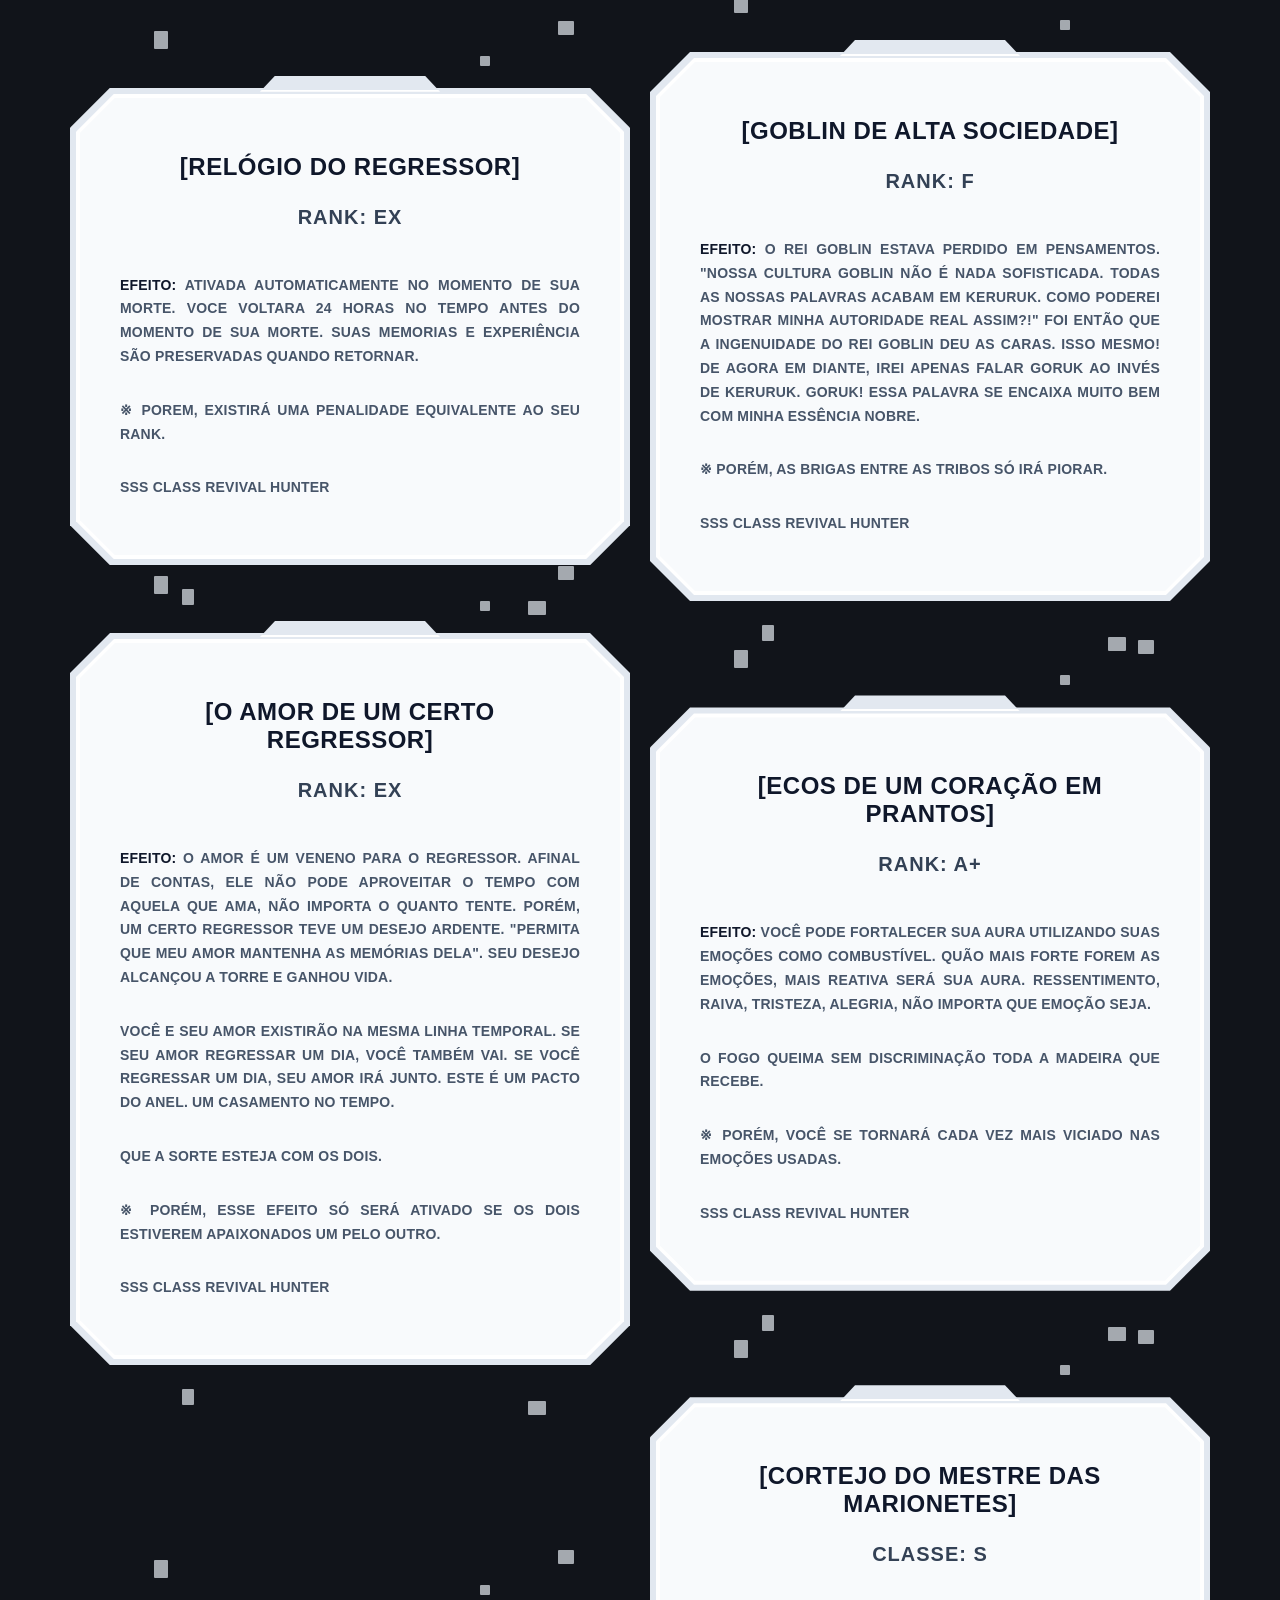
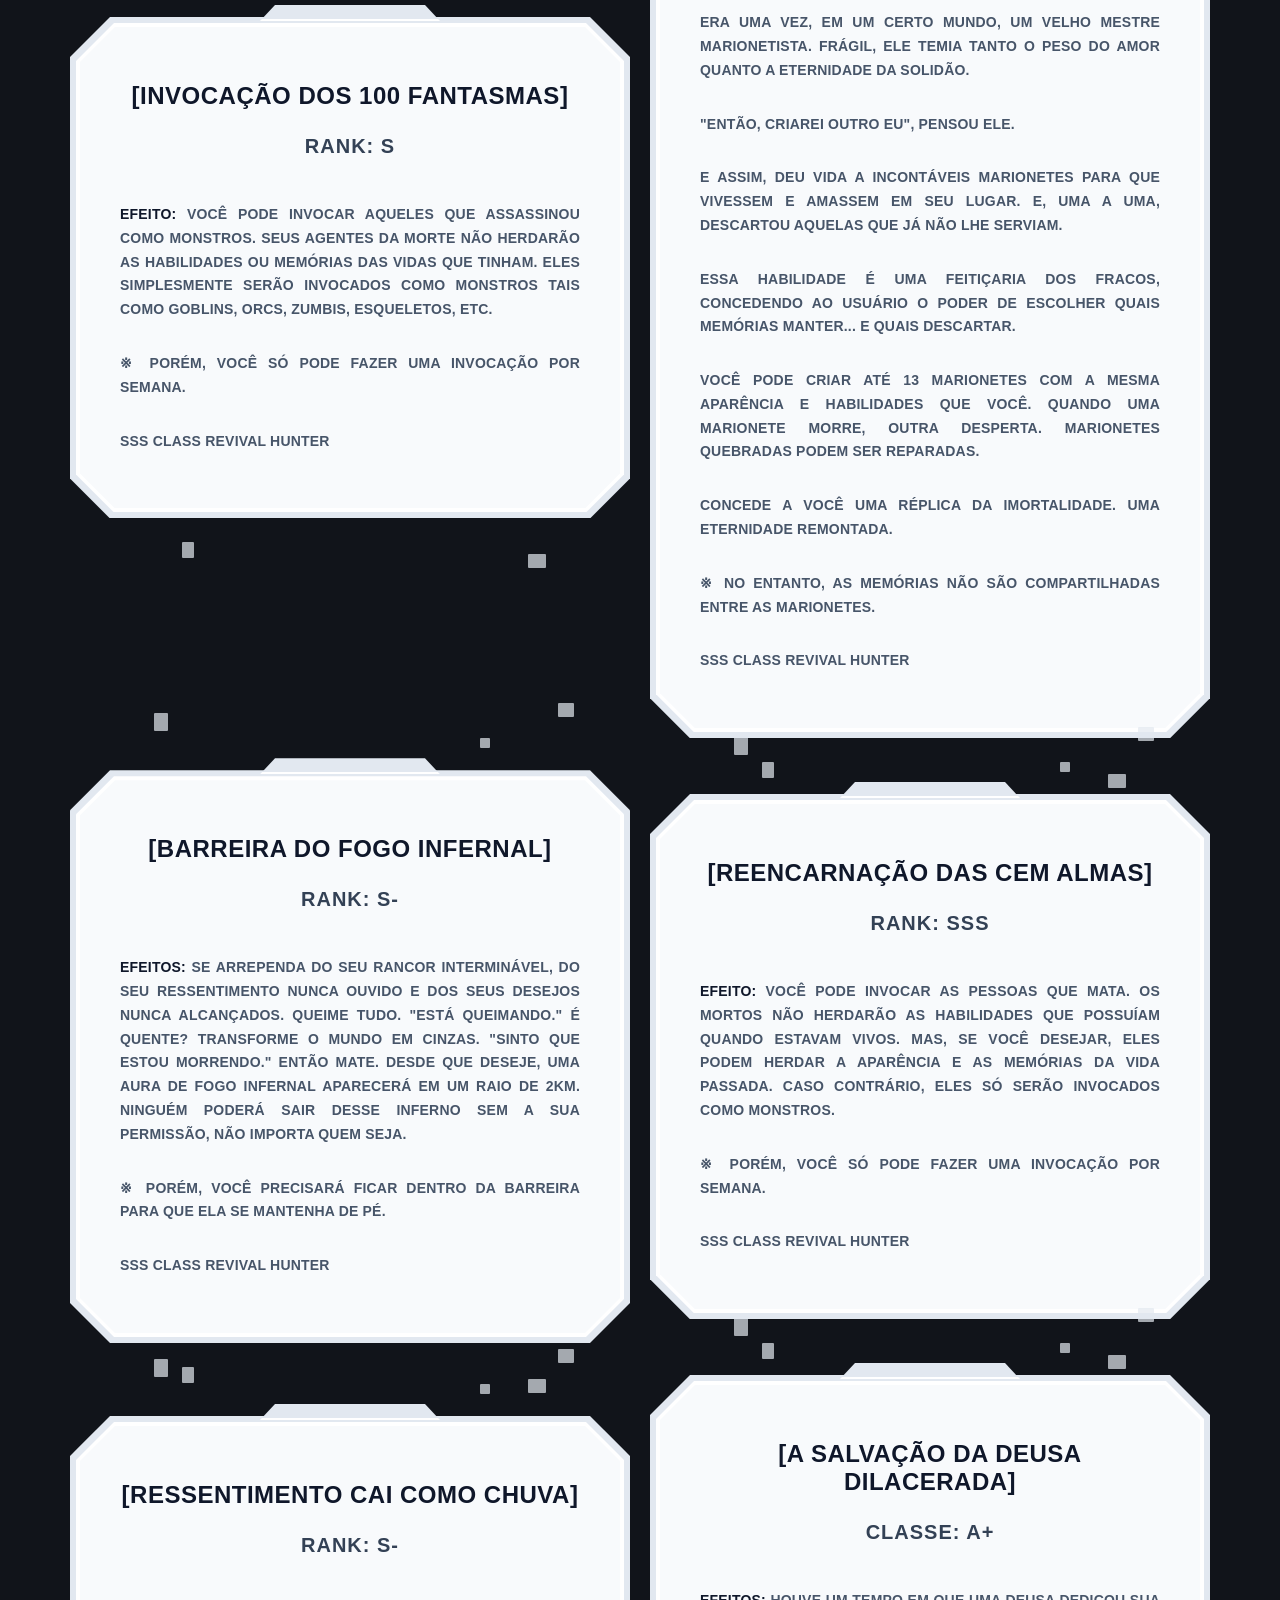
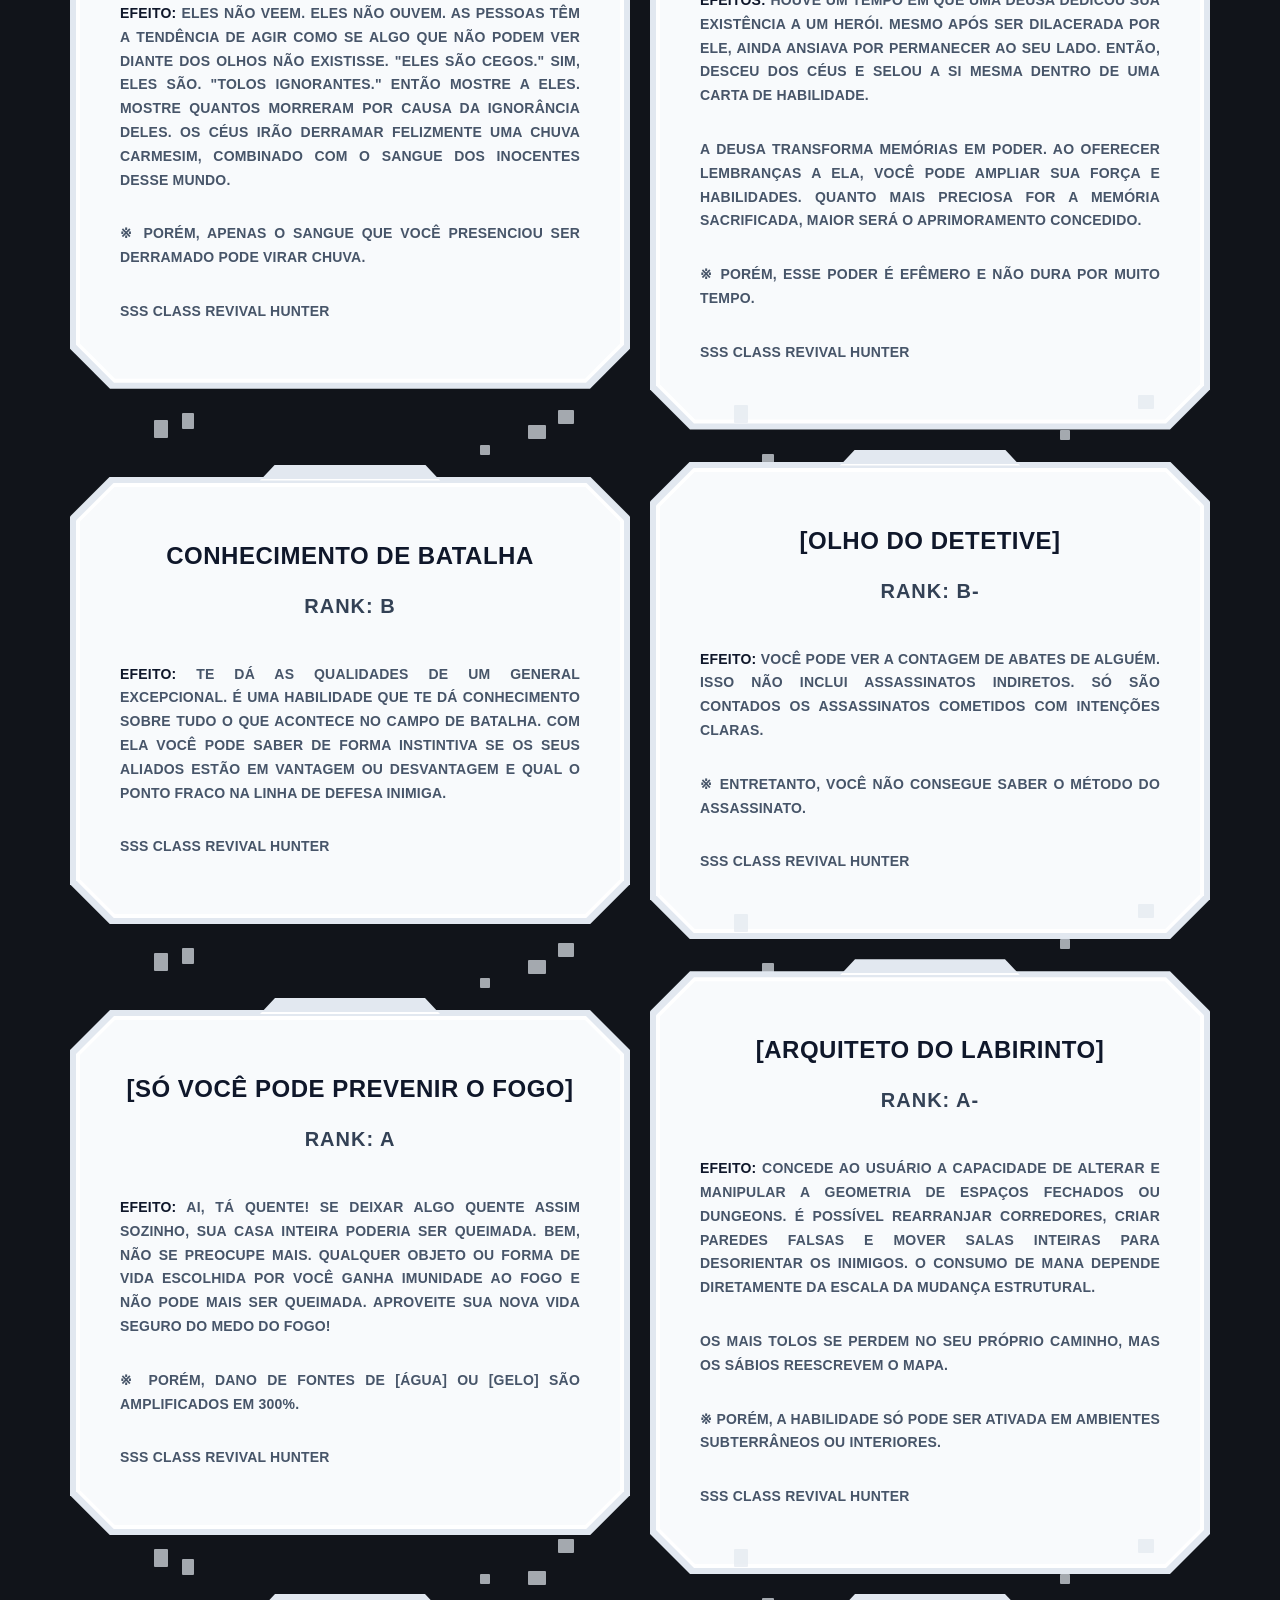
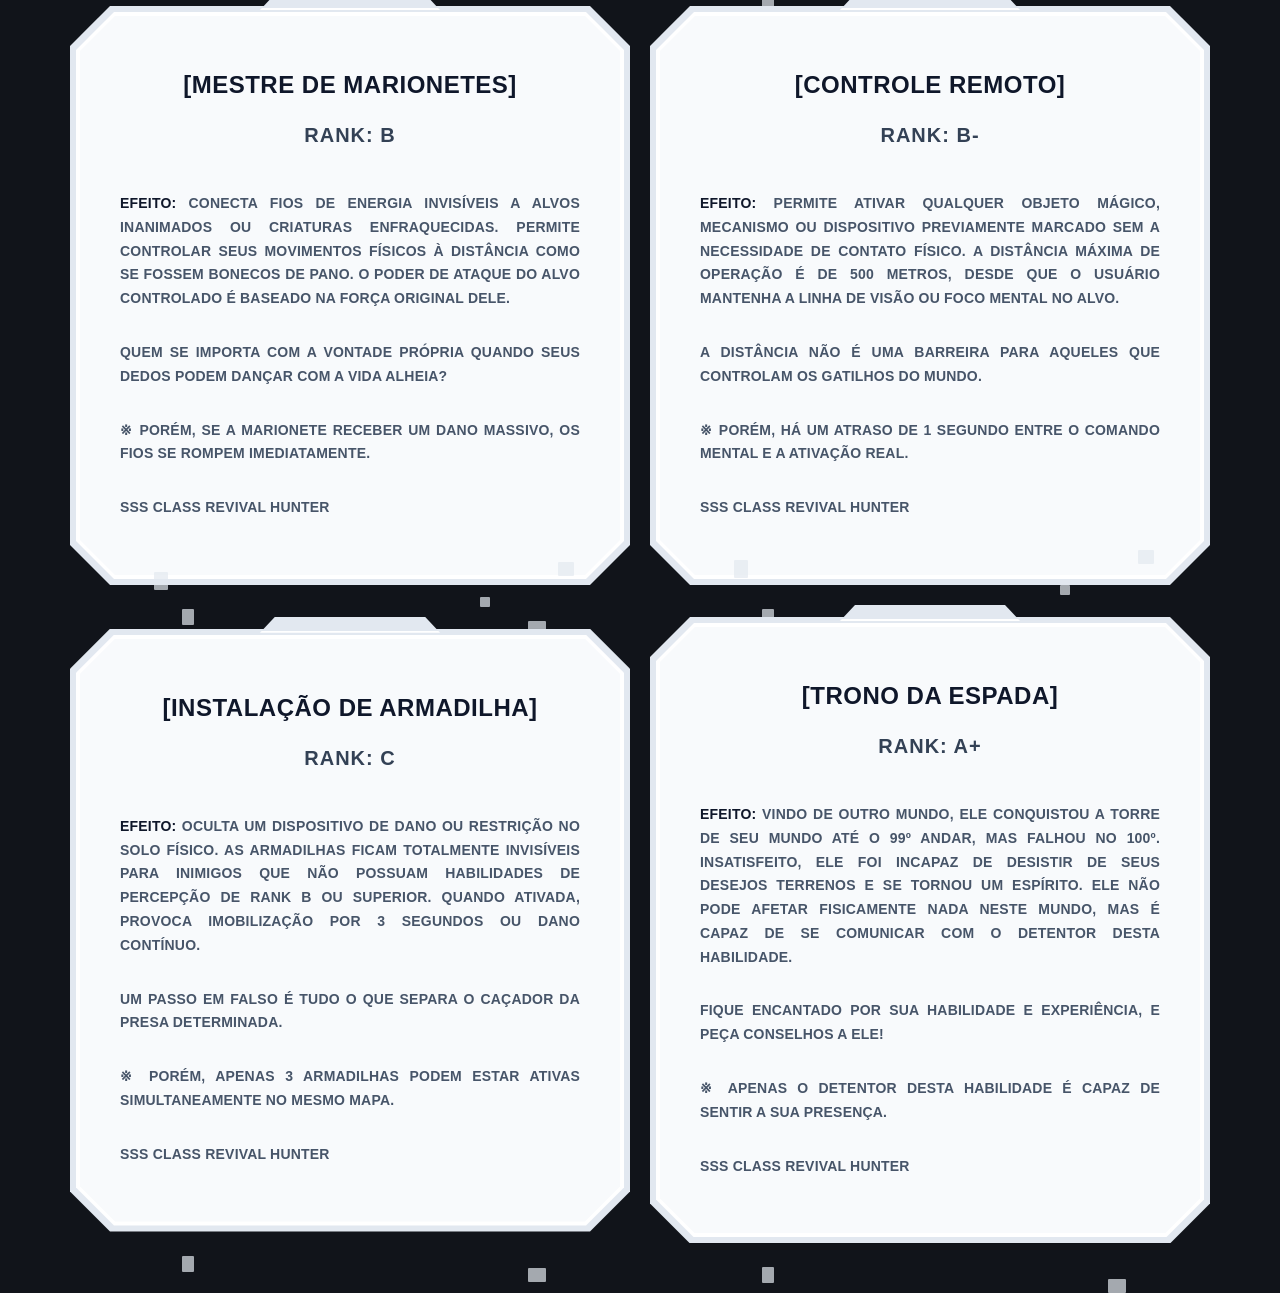
==== index.html @ 38b32719 "Lançamento" ====
<!DOCTYPE html>
<html lang="pt-BR">
<head>
    <meta charset="UTF-8">
    <meta name="viewport" content="width=device-width, initial-scale=1.0">
    <link rel="stylesheet" href="style.css">
    <title>Interface de Habilidade - Relógio do Retornador</title>
</head>
<body>

    <div class="ui-container">
        <div class="particle p1"></div>
        <div class="particle p2"></div>
        <div class="particle p3"></div>
        <div class="particle p4"></div>
        <div class="particle p5"></div>

        <div class="top-bracket"></div>

        <div class="card-outer">
            <div class="card-middle">
                <div class="card-inner">
                    <div class="skill-title">[RELÓGIO DO REGRESSOR]</div>
                    <div class="skill-rank">RANK: EX</div>
                    
                    <div class="skill-description">
                        <div class="text-block">
                            <span class="label-highlight">EFEITO:</span> ATIVADA AUTOMATICAMENTE NO MOMENTO DE SUA MORTE. VOCE VOLTARA 24 HORAS NO TEMPO ANTES DO MOMENTO DE SUA MORTE. SUAS MEMORIAS E EXPERIÊNCIA SÃO PRESERVADAS QUANDO RETORNAR.
                        </div>
                        
                        <div class="text-block">
                            ※ POREM, EXISTIRÁ UMA PENALIDADE EQUIVALENTE AO SEU RANK.
                        </div>
                        
                        <div class="text-block">SSS CLASS REVIVAL HUNTER</div>
                    </div>
                </div>
            </div>
        </div>
    </div>

    <div class="ui-container">
        <div class="particle p1"></div>
        <div class="particle p2"></div>
        <div class="particle p3"></div>
        <div class="particle p4"></div>
        <div class="particle p5"></div>

        <div class="top-bracket"></div>

        <div class="card-outer">
            <div class="card-middle">
                <div class="card-inner">
                    <div class="skill-title">[GOBLIN DE ALTA SOCIEDADE]</div>
                    <div class="skill-rank">RANK: F</div>
                    
                    <div class="skill-description">
                        <div class="text-block">
                            <span class="label-highlight">EFEITO:</span> O REI GOBLIN ESTAVA PERDIDO EM PENSAMENTOS. "NOSSA CULTURA GOBLIN NÃO É NADA SOFISTICADA. TODAS AS NOSSAS PALAVRAS ACABAM EM KERURUK. COMO PODEREI MOSTRAR MINHA AUTORIDADE REAL ASSIM?!" FOI ENTÃO QUE A INGENUIDADE DO REI GOBLIN DEU AS CARAS. ISSO MESMO! DE AGORA EM DIANTE, IREI APENAS FALAR GORUK AO INVÉS DE KERURUK. GORUK! ESSA PALAVRA SE ENCAIXA MUITO BEM COM MINHA ESSÊNCIA NOBRE.
                        </div>
                        
                        <div class="text-block">
                            ※ PORÉM, AS BRIGAS ENTRE AS TRIBOS SÓ IRÁ PIORAR.
                        </div>
                        
                        <div class="text-block">SSS CLASS REVIVAL HUNTER</div>
                    </div>
                </div>
            </div>
        </div>
    </div>

    <div class="ui-container">
        <div class="particle p1"></div>
        <div class="particle p2"></div>
        <div class="particle p3"></div>
        <div class="particle p4"></div>
        <div class="particle p5"></div>

        <div class="top-bracket"></div>

        <div class="card-outer">
            <div class="card-middle">
                <div class="card-inner">
                    <div class="skill-title">[O AMOR DE UM CERTO REGRESSOR]</div>
                    <div class="skill-rank">RANK: EX</div>
                    
                    <div class="skill-description">
                        <div class="text-block">
                            <span class="label-highlight">EFEITO:</span> O AMOR É UM VENENO PARA O REGRESSOR. AFINAL DE CONTAS, ELE NÃO PODE APROVEITAR O TEMPO COM AQUELA QUE AMA, NÃO IMPORTA O QUANTO TENTE. PORÉM, UM CERTO REGRESSOR TEVE UM DESEJO ARDENTE. "PERMITA QUE MEU AMOR MANTENHA AS MEMÓRIAS DELA". SEU DESEJO ALCANÇOU A TORRE E GANHOU VIDA.
                        </div>
                        
                        <div class="text-block">
                            VOCÊ E SEU AMOR EXISTIRÃO NA MESMA LINHA TEMPORAL. SE SEU AMOR REGRESSAR UM DIA, VOCÊ TAMBÉM VAI. SE VOCÊ REGRESSAR UM DIA, SEU AMOR IRÁ JUNTO. ESTE É UM PACTO DO ANEL. UM CASAMENTO NO TEMPO.
                        </div>
                        
                        <div class="text-block">QUE A SORTE ESTEJA COM OS DOIS.</div>
                        
                        <div class="text-block">
                            ※ PORÉM, ESSE EFEITO SÓ SERÁ ATIVADO SE OS DOIS ESTIVEREM APAIXONADOS UM PELO OUTRO.
                        </div>

                        <div class="text-block">SSS CLASS REVIVAL HUNTER</div>
                    </div>
                </div>
            </div>
        </div>
    </div>

    <div class="ui-container">
        <div class="particle p1"></div>
        <div class="particle p2"></div>
        <div class="particle p3"></div>
        <div class="particle p4"></div>
        <div class="particle p5"></div>

        <div class="top-bracket"></div>

        <div class="card-outer">
            <div class="card-middle">
                <div class="card-inner">
                    <div class="skill-title">[ECOS DE UM CORAÇÃO EM PRANTOS]</div>
                    <div class="skill-rank">RANK: A+</div>
                    
                    <div class="skill-description">
                        <div class="text-block">
                            <span class="label-highlight">EFEITO:</span> VOCÊ PODE FORTALECER SUA AURA UTILIZANDO SUAS EMOÇÕES COMO COMBUSTÍVEL. QUÃO MAIS FORTE FOREM AS EMOÇÕES, MAIS REATIVA SERÁ SUA AURA. RESSENTIMENTO, RAIVA, TRISTEZA, ALEGRIA, NÃO IMPORTA QUE EMOÇÃO SEJA.
                        </div>
                        
                        <div class="text-block">
                            O FOGO QUEIMA SEM DISCRIMINAÇÃO TODA A MADEIRA QUE RECEBE.
                        </div>
                        
                        <div class="text-block">
                            ※ PORÉM, VOCÊ SE TORNARÁ CADA VEZ MAIS VICIADO NAS EMOÇÕES USADAS.
                        </div>

                        <div class="text-block">SSS CLASS REVIVAL HUNTER</div>
                    </div>
                </div>
            </div>
        </div>
    </div>

    <div class="ui-container">
        <div class="particle p1"></div>
        <div class="particle p2"></div>
        <div class="particle p3"></div>
        <div class="particle p4"></div>
        <div class="particle p5"></div>

        <div class="top-bracket"></div>

        <div class="card-outer">
            <div class="card-middle">
                <div class="card-inner">
                    <div class="skill-title">[INVOCAÇÃO DOS 100 FANTASMAS]</div>
                    <div class="skill-rank">RANK: S</div>
                    
                    <div class="skill-description">
                        <div class="text-block">
                            <span class="label-highlight">EFEITO:</span> VOCÊ PODE INVOCAR AQUELES QUE ASSASSINOU COMO MONSTROS. SEUS AGENTES DA MORTE NÃO HERDARÃO AS HABILIDADES OU MEMÓRIAS DAS VIDAS QUE TINHAM. ELES SIMPLESMENTE SERÃO INVOCADOS COMO MONSTROS TAIS COMO GOBLINS, ORCS, ZUMBIS, ESQUELETOS, ETC.
                        </div>
                        
                        <div class="text-block">
                            ※ PORÉM, VOCÊ SÓ PODE FAZER UMA INVOCAÇÃO POR SEMANA.
                        </div>

                        <div class="text-block">SSS CLASS REVIVAL HUNTER</div>
                    </div>
                </div>
            </div>
        </div>
    </div>

    <div class="ui-container">
        <div class="particle p1"></div>
        <div class="particle p2"></div>
        <div class="particle p3"></div>
        <div class="particle p4"></div>
        <div class="particle p5"></div>

        <div class="top-bracket"></div>

        <div class="card-outer">
            <div class="card-middle">
                <div class="card-inner">
                    <div class="skill-title">[CORTEJO DO MESTRE DAS MARIONETES]</div>
                    <div class="skill-rank">CLASSE: S</div>
                    
                    <div class="skill-description">
                        <div class="text-block">
                            ERA UMA VEZ, EM UM CERTO MUNDO, UM VELHO MESTRE MARIONETISTA. FRÁGIL, ELE TEMIA TANTO O PESO DO AMOR QUANTO A ETERNIDADE DA SOLIDÃO.
                        </div>

                        <div class="text-block">
                            "ENTÃO, CRIAREI OUTRO EU", PENSOU ELE.
                        </div>

                        <div class="text-block">
                            E ASSIM, DEU VIDA A INCONTÁVEIS MARIONETES PARA QUE VIVESSEM E AMASSEM EM SEU LUGAR. E, UMA A UMA, DESCARTOU AQUELAS QUE JÁ NÃO LHE SERVIAM.
                        </div>

                        <div class="text-block">
                            ESSA HABILIDADE É UMA FEITIÇARIA DOS FRACOS, CONCEDENDO AO USUÁRIO O PODER DE ESCOLHER QUAIS MEMÓRIAS MANTER... E QUAIS DESCARTAR.
                        </div>

                        <div class="text-block">
                            VOCÊ PODE CRIAR ATÉ 13 MARIONETES COM A MESMA APARÊNCIA E HABILIDADES QUE VOCÊ. QUANDO UMA MARIONETE MORRE, OUTRA DESPERTA. MARIONETES QUEBRADAS PODEM SER REPARADAS.
                        </div>

                        <div class="text-block">
                            CONCEDE A VOCÊ UMA RÉPLICA DA IMORTALIDADE. UMA ETERNIDADE REMONTADA.
                        </div>
                        
                        <div class="text-block">
                            ※ NO ENTANTO, AS MEMÓRIAS NÃO SÃO COMPARTILHADAS ENTRE AS MARIONETES.
                        </div>

                        <div class="text-block">SSS CLASS REVIVAL HUNTER</div>
                    </div>
                </div>
            </div>
        </div>
    </div>

    <div class="ui-container">
        <div class="particle p1"></div>
        <div class="particle p2"></div>
        <div class="particle p3"></div>
        <div class="particle p4"></div>
        <div class="particle p5"></div>

        <div class="top-bracket"></div>

        <div class="card-outer">
            <div class="card-middle">
                <div class="card-inner">
                    <div class="skill-title">[BARREIRA DO FOGO INFERNAL]</div>
                    <div class="skill-rank">RANK: S-</div>
                    
                    <div class="skill-description">
                        <div class="text-block">
                            <span class="label-highlight">EFEITOS:</span> SE ARREPENDA DO SEU RANCOR INTERMINÁVEL, DO SEU RESSENTIMENTO NUNCA OUVIDO E DOS SEUS DESEJOS NUNCA ALCANÇADOS. QUEIME TUDO. "ESTÁ QUEIMANDO." É QUENTE? TRANSFORME O MUNDO EM CINZAS. "SINTO QUE ESTOU MORRENDO." ENTÃO MATE. DESDE QUE DESEJE, UMA AURA DE FOGO INFERNAL APARECERÁ EM UM RAIO DE 2KM. NINGUÉM PODERÁ SAIR DESSE INFERNO SEM A SUA PERMISSÃO, NÃO IMPORTA QUEM SEJA.
                        </div>
                        
                        <div class="text-block">
                            ※ PORÉM, VOCÊ PRECISARÁ FICAR DENTRO DA BARREIRA PARA QUE ELA SE MANTENHA DE PÉ.
                        </div>

                        <div class="text-block">SSS CLASS REVIVAL HUNTER</div>
                    </div>
                </div>
            </div>
        </div>
    </div>

    <div class="ui-container">
        <div class="particle p1"></div>
        <div class="particle p2"></div>
        <div class="particle p3"></div>
        <div class="particle p4"></div>
        <div class="particle p5"></div>

        <div class="top-bracket"></div>

        <div class="card-outer">
            <div class="card-middle">
                <div class="card-inner">
                    <div class="skill-title">[REENCARNAÇÃO DAS CEM ALMAS]</div>
                    <div class="skill-rank">RANK: SSS</div>
                    
                    <div class="skill-description">
                        <div class="text-block">
                            <span class="label-highlight">EFEITO:</span> VOCÊ PODE INVOCAR AS PESSOAS QUE MATA. OS MORTOS NÃO HERDARÃO AS HABILIDADES QUE POSSUÍAM QUANDO ESTAVAM VIVOS. MAS, SE VOCÊ DESEJAR, ELES PODEM HERDAR A APARÊNCIA E AS MEMÓRIAS DA VIDA PASSADA. CASO CONTRÁRIO, ELES SÓ SERÃO INVOCADOS COMO MONSTROS.
                        </div>
                        
                        <div class="text-block">
                            ※ PORÉM, VOCÊ SÓ PODE FAZER UMA INVOCAÇÃO POR SEMANA.
                        </div>

                        <div class="text-block">SSS CLASS REVIVAL HUNTER</div>
                    </div>
                </div>
            </div>
        </div>
    </div>

    <div class="ui-container">
        <div class="particle p1"></div>
        <div class="particle p2"></div>
        <div class="particle p3"></div>
        <div class="particle p4"></div>
        <div class="particle p5"></div>

        <div class="top-bracket"></div>

        <div class="card-outer">
            <div class="card-middle">
                <div class="card-inner">
                    <div class="skill-title">[RESSENTIMENTO CAI COMO CHUVA]</div>
                    <div class="skill-rank">RANK: S-</div>
                    
                    <div class="skill-description">
                        <div class="text-block">
                            <span class="label-highlight">EFEITO:</span> ELES NÃO VEEM. ELES NÃO OUVEM. AS PESSOAS TÊM A TENDÊNCIA DE AGIR COMO SE ALGO QUE NÃO PODEM VER DIANTE DOS OLHOS NÃO EXISTISSE. "ELES SÃO CEGOS." SIM, ELES SÃO. "TOLOS IGNORANTES." ENTÃO MOSTRE A ELES. MOSTRE QUANTOS MORRERAM POR CAUSA DA IGNORÂNCIA DELES. OS CÉUS IRÃO DERRAMAR FELIZMENTE UMA CHUVA CARMESIM, COMBINADO COM O SANGUE DOS INOCENTES DESSE MUNDO.
                        </div>
                        
                        <div class="text-block">
                            ※ PORÉM, APENAS O SANGUE QUE VOCÊ PRESENCIOU SER DERRAMADO PODE VIRAR CHUVA.
                        </div>

                        <div class="text-block">SSS CLASS REVIVAL HUNTER</div>
                    </div>
                </div>
            </div>
        </div>
    </div>

    <div class="ui-container">
        <div class="particle p1"></div>
        <div class="particle p2"></div>
        <div class="particle p3"></div>
        <div class="particle p4"></div>
        <div class="particle p5"></div>

        <div class="top-bracket"></div>

        <div class="card-outer">
            <div class="card-middle">
                <div class="card-inner">
                    <div class="skill-title">[A SALVAÇÃO DA DEUSA DILACERADA]</div>
                    <div class="skill-rank">CLASSE: A+</div>
                    
                    <div class="skill-description">
                        <div class="text-block">
                            <span class="label-highlight">EFEITOS:</span> HOUVE UM TEMPO EM QUE UMA DEUSA DEDICOU SUA EXISTÊNCIA A UM HERÓI. MESMO APÓS SER DILACERADA POR ELE, AINDA ANSIAVA POR PERMANECER AO SEU LADO. ENTÃO, DESCEU DOS CÉUS E SELOU A SI MESMA DENTRO DE UMA CARTA DE HABILIDADE.
                        </div>
                        
                        <div class="text-block">
                            A DEUSA TRANSFORMA MEMÓRIAS EM PODER. AO OFERECER LEMBRANÇAS A ELA, VOCÊ PODE AMPLIAR SUA FORÇA E HABILIDADES. QUANTO MAIS PRECIOSA FOR A MEMÓRIA SACRIFICADA, MAIOR SERÁ O APRIMORAMENTO CONCEDIDO.
                        </div>
                        
                        <div class="text-block">
                            ※ PORÉM, ESSE PODER É EFÊMERO E NÃO DURA POR MUITO TEMPO.
                        </div>

                        <div class="text-block">SSS CLASS REVIVAL HUNTER</div>
                    </div>
                </div>
            </div>
        </div>
    </div>

    <div class="ui-container">
        <div class="particle p1"></div>
        <div class="particle p2"></div>
        <div class="particle p3"></div>
        <div class="particle p4"></div>
        <div class="particle p5"></div>

        <div class="top-bracket"></div>

        <div class="card-outer">
            <div class="card-middle">
                <div class="card-inner">
                    <div class="skill-title">CONHECIMENTO DE BATALHA</div>
                    <div class="skill-rank">RANK: B</div>
                    
                    <div class="skill-description">
                        <div class="text-block">
                            <span class="label-highlight">EFEITO:</span> TE DÁ AS QUALIDADES DE UM GENERAL EXCEPCIONAL. É UMA HABILIDADE QUE TE DÁ CONHECIMENTO SOBRE TUDO O QUE ACONTECE NO CAMPO DE BATALHA. COM ELA VOCÊ PODE SABER DE FORMA INSTINTIVA SE OS SEUS ALIADOS ESTÃO EM VANTAGEM OU DESVANTAGEM E QUAL O PONTO FRACO NA LINHA DE DEFESA INIMIGA.
                        </div>
                        
                        <div class="text-block">SSS CLASS REVIVAL HUNTER</div>
                    </div>
                </div>
            </div>
        </div>
    </div>

    <div class="ui-container">
        <div class="particle p1"></div>
        <div class="particle p2"></div>
        <div class="particle p3"></div>
        <div class="particle p4"></div>
        <div class="particle p5"></div>

        <div class="top-bracket"></div>

        <div class="card-outer">
            <div class="card-middle">
                <div class="card-inner">
                    <div class="skill-title">[OLHO DO DETETIVE]</div>
                    <div class="skill-rank">RANK: B-</div>
                    
                    <div class="skill-description">
                        <div class="text-block">
                            <span class="label-highlight">EFEITO:</span> VOCÊ PODE VER A CONTAGEM DE ABATES DE ALGUÉM. ISSO NÃO INCLUI ASSASSINATOS INDIRETOS. SÓ SÃO CONTADOS OS ASSASSINATOS COMETIDOS COM INTENÇÕES CLARAS.
                        </div>
                        
                        <div class="text-block">
                            ※ ENTRETANTO, VOCÊ NÃO CONSEGUE SABER O MÉTODO DO ASSASSINATO.
                        </div>

                        <div class="text-block">SSS CLASS REVIVAL HUNTER</div>
                    </div>
                </div>
            </div>
        </div>
    </div>

    <div class="ui-container">
        <div class="particle p1"></div>
        <div class="particle p2"></div>
        <div class="particle p3"></div>
        <div class="particle p4"></div>
        <div class="particle p5"></div>

        <div class="top-bracket"></div>

        <div class="card-outer">
            <div class="card-middle">
                <div class="card-inner">
                    <div class="skill-title">[SÓ VOCÊ PODE PREVENIR O FOGO]</div>
                    <div class="skill-rank">RANK: A</div>
                    
                    <div class="skill-description">
                        <div class="text-block">
                            <span class="label-highlight">EFEITO:</span> AI, TÁ QUENTE! SE DEIXAR ALGO QUENTE ASSIM SOZINHO, SUA CASA INTEIRA PODERIA SER QUEIMADA. BEM, NÃO SE PREOCUPE MAIS. QUALQUER OBJETO OU FORMA DE VIDA ESCOLHIDA POR VOCÊ GANHA IMUNIDADE AO FOGO E NÃO PODE MAIS SER QUEIMADA. APROVEITE SUA NOVA VIDA SEGURO DO MEDO DO FOGO!
                        </div>
                        
                        <div class="text-block">
                            ※ PORÉM, DANO DE FONTES DE [ÁGUA] OU [GELO] SÃO AMPLIFICADOS EM 300%.
                        </div>

                        <div class="text-block">SSS CLASS REVIVAL HUNTER</div>
                    </div>
                </div>
            </div>
        </div>
    </div>

    <!-- Habilidade de Revival Hunter com IA -->
    <div class="ui-container">
        <div class="particle p1"></div>
        <div class="particle p2"></div>
        <div class="particle p3"></div>
        <div class="particle p4"></div>
        <div class="particle p5"></div>

        <div class="top-bracket"></div>

        <div class="card-outer">
            <div class="card-middle">
                <div class="card-inner">
                    <div class="skill-title">[ARQUITETO DO LABIRINTO]</div>
                    <div class="skill-rank">RANK: A-</div>
                    
                    <div class="skill-description">
                        <div class="text-block">
                            <span class="label-highlight">EFEITO:</span> CONCEDE AO USUÁRIO A CAPACIDADE DE ALTERAR E MANIPULAR A GEOMETRIA DE ESPAÇOS FECHADOS OU DUNGEONS. É POSSÍVEL REARRANJAR CORREDORES, CRIAR PAREDES FALSAS E MOVER SALAS INTEIRAS PARA DESORIENTAR OS INIMIGOS. O CONSUMO DE MANA DEPENDE DIRETAMENTE DA ESCALA DA MUDANÇA ESTRUTURAL.
                        </div>
                        
                        <div class="text-block">
                            OS MAIS TOLOS SE PERDEM NO SEU PRÓPRIO CAMINHO, MAS OS SÁBIOS REESCREVEM O MAPA.
                        </div>
                        
                        <div class="text-block">
                            ※ PORÉM, A HABILIDADE SÓ PODE SER ATIVADA EM AMBIENTES SUBTERRÂNEOS OU INTERIORES.
                        </div>

                        <div class="text-block">SSS CLASS REVIVAL HUNTER</div>
                    </div>
                </div>
            </div>
        </div>
    </div>

    <div class="ui-container">
        <div class="particle p1"></div>
        <div class="particle p2"></div>
        <div class="particle p3"></div>
        <div class="particle p4"></div>
        <div class="particle p5"></div>

        <div class="top-bracket"></div>

        <div class="card-outer">
            <div class="card-middle">
                <div class="card-inner">
                    <div class="skill-title">[MESTRE DE MARIONETES]</div>
                    <div class="skill-rank">RANK: B</div>
                    
                    <div class="skill-description">
                        <div class="text-block">
                            <span class="label-highlight">EFEITO:</span> CONECTA FIOS DE ENERGIA INVISÍVEIS A ALVOS INANIMADOS OU CRIATURAS ENFRAQUECIDAS. PERMITE CONTROLAR SEUS MOVIMENTOS FÍSICOS À DISTÂNCIA COMO SE FOSSEM BONECOS DE PANO. O PODER DE ATAQUE DO ALVO CONTROLADO É BASEADO NA FORÇA ORIGINAL DELE.
                        </div>
                        
                        <div class="text-block">
                            QUEM SE IMPORTA COM A VONTADE PRÓPRIA QUANDO SEUS DEDOS PODEM DANÇAR COM A VIDA ALHEIA?
                        </div>
                        
                        <div class="text-block">
                            ※ PORÉM, SE A MARIONETE RECEBER UM DANO MASSIVO, OS FIOS SE ROMPEM IMEDIATAMENTE.
                        </div>

                        <div class="text-block">SSS CLASS REVIVAL HUNTER</div>
                    </div>
                </div>
            </div>
        </div>
    </div>

    <div class="ui-container">
        <div class="particle p1"></div>
        <div class="particle p2"></div>
        <div class="particle p3"></div>
        <div class="particle p4"></div>
        <div class="particle p5"></div>

        <div class="top-bracket"></div>

        <div class="card-outer">
            <div class="card-middle">
                <div class="card-inner">
                    <div class="skill-title">[CONTROLE REMOTO]</div>
                    <div class="skill-rank">RANK: B-</div>
                    
                    <div class="skill-description">
                        <div class="text-block">
                            <span class="label-highlight">EFEITO:</span> PERMITE ATIVAR QUALQUER OBJETO MÁGICO, MECANISMO OU DISPOSITIVO PREVIAMENTE MARCADO SEM A NECESSIDADE DE CONTATO FÍSICO. A DISTÂNCIA MÁXIMA DE OPERAÇÃO É DE 500 METROS, DESDE QUE O USUÁRIO MANTENHA A LINHA DE VISÃO OU FOCO MENTAL NO ALVO.
                        </div>
                        
                        <div class="text-block">
                            A DISTÂNCIA NÃO É UMA BARREIRA PARA AQUELES QUE CONTROLAM OS GATILHOS DO MUNDO.
                        </div>
                        
                        <div class="text-block">
                            ※ PORÉM, HÁ UM ATRASO DE 1 SEGUNDO ENTRE O COMANDO MENTAL E A ATIVAÇÃO REAL.
                        </div>

                        <div class="text-block">SSS CLASS REVIVAL HUNTER</div>
                    </div>
                </div>
            </div>
        </div>
    </div>

    <div class="ui-container">
        <div class="particle p1"></div>
        <div class="particle p2"></div>
        <div class="particle p3"></div>
        <div class="particle p4"></div>
        <div class="particle p5"></div>

        <div class="top-bracket"></div>

        <div class="card-outer">
            <div class="card-middle">
                <div class="card-inner">
                    <div class="skill-title">[INSTALAÇÃO DE ARMADILHA]</div>
                    <div class="skill-rank">RANK: C</div>
                    
                    <div class="skill-description">
                        <div class="text-block">
                            <span class="label-highlight">EFEITO:</span> OCULTA UM DISPOSITIVO DE DANO OU RESTRIÇÃO NO SOLO FÍSICO. AS ARMADILHAS FICAM TOTALMENTE INVISÍVEIS PARA INIMIGOS QUE NÃO POSSUAM HABILIDADES DE PERCEPÇÃO DE RANK B OU SUPERIOR. QUANDO ATIVADA, PROVOCA IMOBILIZAÇÃO POR 3 SEGUNDOS OU DANO CONTÍNUO.
                        </div>
                        
                        <div class="text-block">
                            UM PASSO EM FALSO É TUDO O QUE SEPARA O CAÇADOR DA PRESA DETERMINADA.
                        </div>
                        
                        <div class="text-block">
                            ※ PORÉM, APENAS 3 ARMADILHAS PODEM ESTAR ATIVAS SIMULTANEAMENTE NO MESMO MAPA.
                        </div>

                        <div class="text-block">SSS CLASS REVIVAL HUNTER</div>
                    </div>
                </div>
            </div>
        </div>
    </div>

    <div class="ui-container">
        <div class="particle p1"></div>
        <div class="particle p2"></div>
        <div class="particle p3"></div>
        <div class="particle p4"></div>
        <div class="particle p5"></div>

        <div class="top-bracket"></div>

        <div class="card-outer">
            <div class="card-middle">
                <div class="card-inner">
                    <div class="skill-title">[TRONO DA ESPADA]</div>
                    <div class="skill-rank">RANK: A+</div>
                    
                    <div class="skill-description">
                        <div class="text-block">
                            <span class="label-highlight">EFEITO:</span> VINDO DE OUTRO MUNDO, ELE CONQUISTOU A TORRE DE SEU MUNDO ATÉ O 99º ANDAR, MAS FALHOU NO 100º. INSATISFEITO, ELE FOI INCAPAZ DE DESISTIR DE SEUS DESEJOS TERRENOS E SE TORNOU UM ESPÍRITO. ELE NÃO PODE AFETAR FISICAMENTE NADA NESTE MUNDO, MAS É CAPAZ DE SE COMUNICAR COM O DETENTOR DESTA HABILIDADE.
                        </div>
                        
                        <div class="text-block">
                            FIQUE ENCANTADO POR SUA HABILIDADE E EXPERIÊNCIA, E PEÇA CONSELHOS A ELE!
                        </div>
                        
                        <div class="text-block">
                            ※ APENAS O DETENTOR DESTA HABILIDADE É CAPAZ DE SENTIR A SUA PRESENÇA.
                        </div>
                        
                        <div class="text-block">SSS CLASS REVIVAL HUNTER</div>
                    </div>
                </div>
            </div>
        </div>
    </div>
</body>
</html>
---- style.css ----
/* Reset e Fundo Dark para destacar a interface branca */
body {
    background-color: #11141a;
    display: flex;
    justify-content: center;
    align-items: center;
    flex-wrap: wrap;
    gap: 20px;
    min-height: 100vh;
    margin: 0;
    font-family: 'Segoe UI', -apple-system, BlinkMacSystemFont, Roboto, sans-serif;
    padding: 40px 20px;
    box-sizing: border-box;
}

/* Container Principal com Elementos Decorativos */
.ui-container {
    position: relative;
    width: 100%;
    max-width: 560px;
    display: flex;
    flex-direction: column;
    align-items: center;
}

/* Partículas Quadradas Superiores e Inferiores */
.particle {
    position: absolute;
    background-color: #e2e8f0;
    opacity: 0.7;
    border-radius: 1px;
}
.p1 { width: 14px; height: 18px; top: -45px; left: 15%; }
.p2 { width: 10px; height: 10px; top: -20px; right: 25%; }
.p3 { width: 16px; height: 14px; top: -55px; right: 10%; }
.p4 { width: 12px; height: 16px; bottom: -40px; left: 20%; }
.p5 { width: 18px; height: 14px; bottom: -50px; right: 15%; }

/* Suporte/Aba Chanfrada Superior */
.top-bracket {
    width: 180px;
    height: 14px;
    background-color: #e2e8f0;
    margin-bottom: -4px;
    z-index: 2;
    clip-path: polygon(15px 0%, calc(100% - 15px) 0%, 100% 100%, 0% 100%);
    border-bottom: 2px solid #ffffff;
}

/* Moldura Externa Branca / Cinza Claro (Chanfrada) */
.card-outer {
    width: 100%;
    background-color: #e2e8f0; /* Cor da borda externa */
    padding: 6px;
    box-sizing: border-box;
    clip-path: polygon(40px 0%, calc(100% - 40px) 0%, 100% 40px, 100% calc(100% - 40px), calc(100% - 40px) 100%, 40px 100%, 0% calc(100% - 40px), 0% 40px);
    box-shadow: 0 20px 50px rgba(0, 0, 0, 0.3);
}

/* Moldura Interna de Destaque */
.card-middle {
    width: 100%;
    background-color: #ffffff;
    padding: 4px;
    box-sizing: border-box;
    clip-path: polygon(38px 0%, calc(100% - 38px) 0%, 100% 38px, 100% calc(100% - 38px), calc(100% - 38px) 100%, 38px 100%, 0% calc(100% - 38px), 0% 38px);
}

/* Corpo de Conteúdo Principal (Paleta Branca) */
.card-inner {
    width: 100%;
    background-color: #f8fafc; /* Fundo esbranquiçado limpo */
    padding: 55px 40px;
    box-sizing: border-box;
    clip-path: polygon(35px 0%, calc(100% - 35px) 0%, 100% 35px, 100% calc(100% - 35px), calc(100% - 35px) 100%, 35px 100%, 0% calc(100% - 35px), 0% 35px);
}

/* Estilização dos Textos Gêmeos à Imagem */
.skill-title {
    font-size: 24px;
    font-weight: 700;
    color: #0f172a;
    text-align: center;
    margin-bottom: 25px;
    letter-spacing: 0.5px;
}

.skill-rank {
    font-size: 20px;
    font-weight: 700;
    color: #334155;
    text-align: center;
    margin-bottom: 45px;
    letter-spacing: 1px;
}

.skill-description {
    font-size: 14px;
    color: #475569;
    line-height: 1.7;
    text-align: justify;
    text-transform: uppercase; /* Mantém o padrão de caixa alta da imagem */
    font-weight: 600;
    letter-spacing: 0.2px;
}

/* Alinhamento de blocos de texto separados */
.text-block { margin-bottom: 30px; }
        
.text-block:last-child { margin-bottom: 0; }

/* Cor de destaque para rótulos como "EFEITO:" */
.label-highlight {
    color: #0f172a;
    font-weight: 800;
}
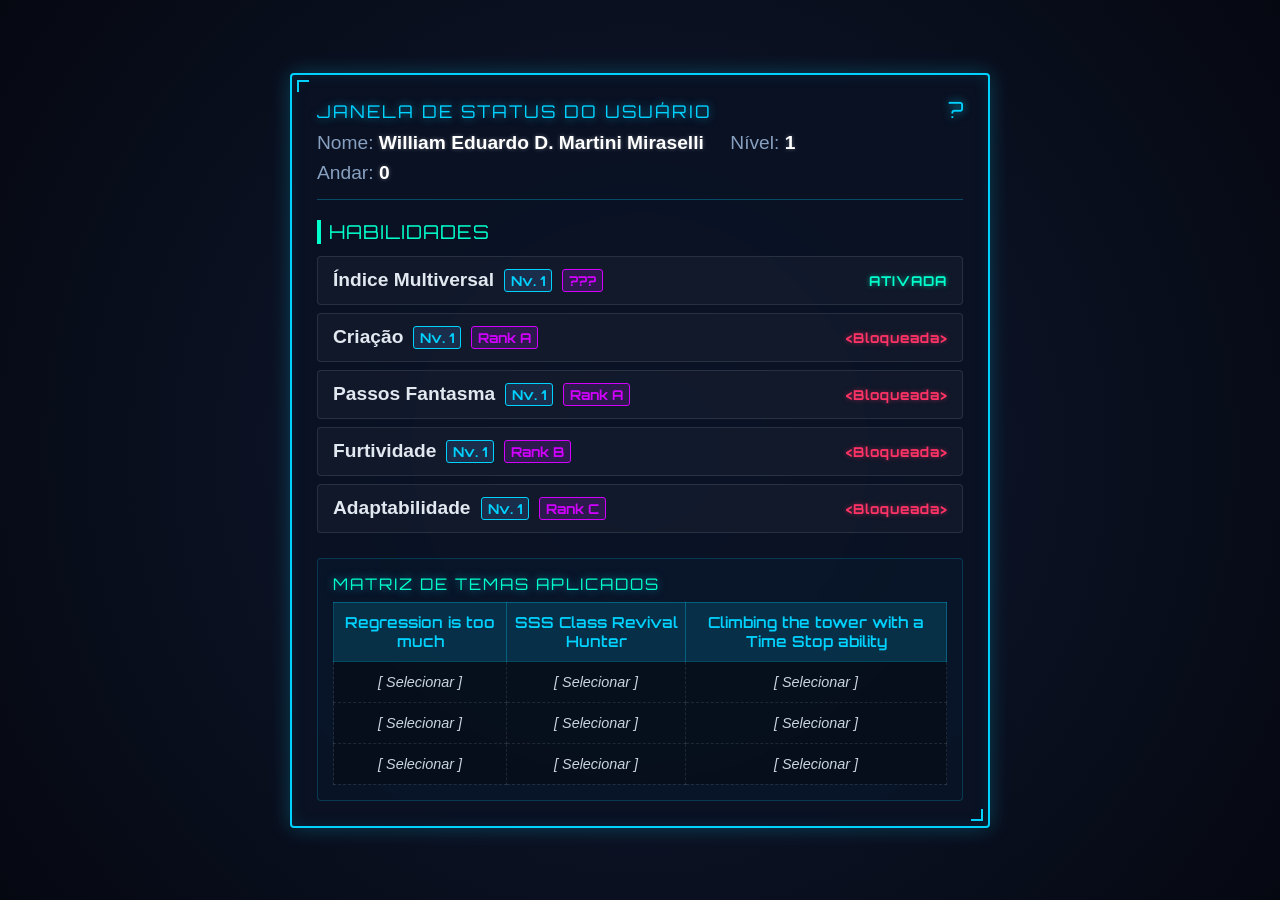
==== commit a7c72f36: "a" ====
--- a/index.html
+++ b/index.html
@@ -3,618 +3,109 @@
 <head>
     <meta charset="UTF-8">
     <meta name="viewport" content="width=device-width, initial-scale=1.0">
+    <link rel="stylesheet" href="system.css">
     <link rel="stylesheet" href="style.css">
-    <title>Interface de Habilidade - Relógio do Retornador</title>
+    <title>Janela de Status do Sistema</title>
 </head>
 <body>
+    <div class="system-window">
+        <div class="help-button" onclick="openModal('sobre_indice')" title="Sobre o Índice Multiversal">?</div>
 
-    <div class="ui-container">
-        <div class="particle p1"></div>
-        <div class="particle p2"></div>
-        <div class="particle p3"></div>
-        <div class="particle p4"></div>
-        <div class="particle p5"></div>
+        <div class="header-panel">
+            <div class="title">Janela de Status do Usuário</div>
+            <div class="info-grid">
+                <div class="info-item"><span>Nome:</span> <strong>William Eduardo D. Martini Miraselli</strong></div>
+                <div class="info-item"><span>Nível:</span> <strong>1</strong></div>
+                <div class="info-item"><span>Andar:</span> <strong>0</strong></div>
+            </div>
+        </div>
 
-        <div class="top-bracket"></div>
+        <div class="section-title">Habilidades</div>
+        <ul class="skills-list">
+            <li class="skill-item" onclick="openModal('indice')">
+                <div class="skill-main">
+                    <span class="skill-name">Índice Multiversal</span>
+                    <span class="tag tag-nv">Nv. 1</span>
+                    <span class="tag tag-rank">???</span>
+                </div>
+                <span class="status-tag status-unlocked">ATIVADA</span>
+            </li>
+            <li class="skill-item" onclick="openModal('criacao')">
+                <div class="skill-main">
+                    <span class="skill-name">Criação</span>
+                    <span class="tag tag-nv">Nv. 1</span>
+                    <span class="tag tag-rank">Rank A</span>
+                </div>
+                <span class="status-tag status-locked">&lt;Bloqueada&gt;</span>
+            </li>
+            <li class="skill-item" onclick="openModal('passos')">
+                <div class="skill-main">
+                    <span class="skill-name">Passos Fantasma</span>
+                    <span class="tag tag-nv">Nv. 1</span>
+                    <span class="tag tag-rank">Rank A</span>
+                </div>
+                <span class="status-tag status-locked">&lt;Bloqueada&gt;</span>
+            </li>
+            <li class="skill-item" onclick="openModal('furtividade')">
+                <div class="skill-main">
+                    <span class="skill-name">Furtividade</span>
+                    <span class="tag tag-nv">Nv. 1</span>
+                    <span class="tag tag-rank">Rank B</span>
+                </div>
+                <span class="status-tag status-locked">&lt;Bloqueada&gt;</span>
+            </li>
+            <li class="skill-item" onclick="openModal('adaptabilidade')">
+                <div class="skill-main">
+                    <span class="skill-name">Adaptabilidade</span>
+                    <span class="tag tag-nv">Nv. 1</span>
+                    <span class="tag tag-rank">Rank C</span>
+                </div>
+                <span class="status-tag status-locked">&lt;Bloqueada&gt;</span>
+            </li>
+        </ul>
 
-        <div class="card-outer">
-            <div class="card-middle">
-                <div class="card-inner">
-                    <div class="skill-title">[RELÓGIO DO REGRESSOR]</div>
-                    <div class="skill-rank">RANK: EX</div>
-                    
-                    <div class="skill-description">
-                        <div class="text-block">
-                            <span class="label-highlight">EFEITO:</span> ATIVADA AUTOMATICAMENTE NO MOMENTO DE SUA MORTE. VOCE VOLTARA 24 HORAS NO TEMPO ANTES DO MOMENTO DE SUA MORTE. SUAS MEMORIAS E EXPERIÊNCIA SÃO PRESERVADAS QUANDO RETORNAR.
-                        </div>
-                        
-                        <div class="text-block">
-                            ※ POREM, EXISTIRÁ UMA PENALIDADE EQUIVALENTE AO SEU RANK.
-                        </div>
-                        
-                        <div class="text-block">SSS CLASS REVIVAL HUNTER</div>
-                    </div>
-                </div>
-            </div>
+        <div class="matrix-box">
+            <div class="title" style="font-size: 1rem; color: #00ffcc; margin-bottom: 4px;">Matriz de Temas Aplicados</div>
+            <table class="theme-table">
+                <thead>
+                    <tr>
+                        <th>Regression is too much</th>
+                        <th>SSS Class Revival Hunter</th>
+                        <th>Climbing the tower with a Time Stop ability</th>
+                    </tr>
+                </thead>
+                <tbody>
+                    <tr>
+                        <td class="matrix-slot" id="slot-0-0" onclick="triggerSlotSelection(0, 0)">[ Selecionar ]</td>
+                        <td class="matrix-slot" id="slot-0-1" onclick="triggerSlotSelection(0, 1)">[ Selecionar ]</td>
+                        <td class="matrix-slot" id="slot-0-2" onclick="triggerSlotSelection(0, 2)">[ Selecionar ]</td>
+                    </tr>
+                    <tr>
+                        <td class="matrix-slot" id="slot-1-0" onclick="triggerSlotSelection(1, 0)">[ Selecionar ]</td>
+                        <td class="matrix-slot" id="slot-1-1" onclick="triggerSlotSelection(1, 1)">[ Selecionar ]</td>
+                        <td class="matrix-slot" id="slot-1-2" onclick="triggerSlotSelection(1, 2)">[ Selecionar ]</td>
+                    </tr>
+                    <tr>
+                        <td class="matrix-slot" id="slot-2-0" onclick="triggerSlotSelection(2, 0)">[ Selecionar ]</td>
+                        <td class="matrix-slot" id="slot-2-1" onclick="triggerSlotSelection(2, 1)">[ Selecionar ]</td>
+                        <td class="matrix-slot" id="slot-2-2" onclick="triggerSlotSelection(2, 2)">[ Selecionar ]</td>
+                    </tr>
+                </tbody>
+            </table>
         </div>
     </div>
 
-    <div class="ui-container">
-        <div class="particle p1"></div>
-        <div class="particle p2"></div>
-        <div class="particle p3"></div>
-        <div class="particle p4"></div>
-        <div class="particle p5"></div>
+    <div class="modal-overlay" id="systemModal">
+        <div class="skill-details-window" id="modalWindow">
+            <div class="title" id="modalTitle">Título</div>
+            <p class="skill-description" id="modalDescription">Descrição...</p>
+            
+            <div id="modalExtraContent"></div>
 
-        <div class="top-bracket"></div>
-
-        <div class="card-outer">
-            <div class="card-middle">
-                <div class="card-inner">
-                    <div class="skill-title">[GOBLIN DE ALTA SOCIEDADE]</div>
-                    <div class="skill-rank">RANK: F</div>
-                    
-                    <div class="skill-description">
-                        <div class="text-block">
-                            <span class="label-highlight">EFEITO:</span> O REI GOBLIN ESTAVA PERDIDO EM PENSAMENTOS. "NOSSA CULTURA GOBLIN NÃO É NADA SOFISTICADA. TODAS AS NOSSAS PALAVRAS ACABAM EM KERURUK. COMO PODEREI MOSTRAR MINHA AUTORIDADE REAL ASSIM?!" FOI ENTÃO QUE A INGENUIDADE DO REI GOBLIN DEU AS CARAS. ISSO MESMO! DE AGORA EM DIANTE, IREI APENAS FALAR GORUK AO INVÉS DE KERURUK. GORUK! ESSA PALAVRA SE ENCAIXA MUITO BEM COM MINHA ESSÊNCIA NOBRE.
-                        </div>
-                        
-                        <div class="text-block">
-                            ※ PORÉM, AS BRIGAS ENTRE AS TRIBOS SÓ IRÁ PIORAR.
-                        </div>
-                        
-                        <div class="text-block">SSS CLASS REVIVAL HUNTER</div>
-                    </div>
-                </div>
-            </div>
+            <button class="close-btn" id="modalCloseBtn" onclick="closeModal()">Fechar Registro</button>
         </div>
     </div>
 
-    <div class="ui-container">
-        <div class="particle p1"></div>
-        <div class="particle p2"></div>
-        <div class="particle p3"></div>
-        <div class="particle p4"></div>
-        <div class="particle p5"></div>
-
-        <div class="top-bracket"></div>
-
-        <div class="card-outer">
-            <div class="card-middle">
-                <div class="card-inner">
-                    <div class="skill-title">[O AMOR DE UM CERTO REGRESSOR]</div>
-                    <div class="skill-rank">RANK: EX</div>
-                    
-                    <div class="skill-description">
-                        <div class="text-block">
-                            <span class="label-highlight">EFEITO:</span> O AMOR É UM VENENO PARA O REGRESSOR. AFINAL DE CONTAS, ELE NÃO PODE APROVEITAR O TEMPO COM AQUELA QUE AMA, NÃO IMPORTA O QUANTO TENTE. PORÉM, UM CERTO REGRESSOR TEVE UM DESEJO ARDENTE. "PERMITA QUE MEU AMOR MANTENHA AS MEMÓRIAS DELA". SEU DESEJO ALCANÇOU A TORRE E GANHOU VIDA.
-                        </div>
-                        
-                        <div class="text-block">
-                            VOCÊ E SEU AMOR EXISTIRÃO NA MESMA LINHA TEMPORAL. SE SEU AMOR REGRESSAR UM DIA, VOCÊ TAMBÉM VAI. SE VOCÊ REGRESSAR UM DIA, SEU AMOR IRÁ JUNTO. ESTE É UM PACTO DO ANEL. UM CASAMENTO NO TEMPO.
-                        </div>
-                        
-                        <div class="text-block">QUE A SORTE ESTEJA COM OS DOIS.</div>
-                        
-                        <div class="text-block">
-                            ※ PORÉM, ESSE EFEITO SÓ SERÁ ATIVADO SE OS DOIS ESTIVEREM APAIXONADOS UM PELO OUTRO.
-                        </div>
-
-                        <div class="text-block">SSS CLASS REVIVAL HUNTER</div>
-                    </div>
-                </div>
-            </div>
-        </div>
-    </div>
-
-    <div class="ui-container">
-        <div class="particle p1"></div>
-        <div class="particle p2"></div>
-        <div class="particle p3"></div>
-        <div class="particle p4"></div>
-        <div class="particle p5"></div>
-
-        <div class="top-bracket"></div>
-
-        <div class="card-outer">
-            <div class="card-middle">
-                <div class="card-inner">
-                    <div class="skill-title">[ECOS DE UM CORAÇÃO EM PRANTOS]</div>
-                    <div class="skill-rank">RANK: A+</div>
-                    
-                    <div class="skill-description">
-                        <div class="text-block">
-                            <span class="label-highlight">EFEITO:</span> VOCÊ PODE FORTALECER SUA AURA UTILIZANDO SUAS EMOÇÕES COMO COMBUSTÍVEL. QUÃO MAIS FORTE FOREM AS EMOÇÕES, MAIS REATIVA SERÁ SUA AURA. RESSENTIMENTO, RAIVA, TRISTEZA, ALEGRIA, NÃO IMPORTA QUE EMOÇÃO SEJA.
-                        </div>
-                        
-                        <div class="text-block">
-                            O FOGO QUEIMA SEM DISCRIMINAÇÃO TODA A MADEIRA QUE RECEBE.
-                        </div>
-                        
-                        <div class="text-block">
-                            ※ PORÉM, VOCÊ SE TORNARÁ CADA VEZ MAIS VICIADO NAS EMOÇÕES USADAS.
-                        </div>
-
-                        <div class="text-block">SSS CLASS REVIVAL HUNTER</div>
-                    </div>
-                </div>
-            </div>
-        </div>
-    </div>
-
-    <div class="ui-container">
-        <div class="particle p1"></div>
-        <div class="particle p2"></div>
-        <div class="particle p3"></div>
-        <div class="particle p4"></div>
-        <div class="particle p5"></div>
-
-        <div class="top-bracket"></div>
-
-        <div class="card-outer">
-            <div class="card-middle">
-                <div class="card-inner">
-                    <div class="skill-title">[INVOCAÇÃO DOS 100 FANTASMAS]</div>
-                    <div class="skill-rank">RANK: S</div>
-                    
-                    <div class="skill-description">
-                        <div class="text-block">
-                            <span class="label-highlight">EFEITO:</span> VOCÊ PODE INVOCAR AQUELES QUE ASSASSINOU COMO MONSTROS. SEUS AGENTES DA MORTE NÃO HERDARÃO AS HABILIDADES OU MEMÓRIAS DAS VIDAS QUE TINHAM. ELES SIMPLESMENTE SERÃO INVOCADOS COMO MONSTROS TAIS COMO GOBLINS, ORCS, ZUMBIS, ESQUELETOS, ETC.
-                        </div>
-                        
-                        <div class="text-block">
-                            ※ PORÉM, VOCÊ SÓ PODE FAZER UMA INVOCAÇÃO POR SEMANA.
-                        </div>
-
-                        <div class="text-block">SSS CLASS REVIVAL HUNTER</div>
-                    </div>
-                </div>
-            </div>
-        </div>
-    </div>
-
-    <div class="ui-container">
-        <div class="particle p1"></div>
-        <div class="particle p2"></div>
-        <div class="particle p3"></div>
-        <div class="particle p4"></div>
-        <div class="particle p5"></div>
-
-        <div class="top-bracket"></div>
-
-        <div class="card-outer">
-            <div class="card-middle">
-                <div class="card-inner">
-                    <div class="skill-title">[CORTEJO DO MESTRE DAS MARIONETES]</div>
-                    <div class="skill-rank">CLASSE: S</div>
-                    
-                    <div class="skill-description">
-                        <div class="text-block">
-                            ERA UMA VEZ, EM UM CERTO MUNDO, UM VELHO MESTRE MARIONETISTA. FRÁGIL, ELE TEMIA TANTO O PESO DO AMOR QUANTO A ETERNIDADE DA SOLIDÃO.
-                        </div>
-
-                        <div class="text-block">
-                            "ENTÃO, CRIAREI OUTRO EU", PENSOU ELE.
-                        </div>
-
-                        <div class="text-block">
-                            E ASSIM, DEU VIDA A INCONTÁVEIS MARIONETES PARA QUE VIVESSEM E AMASSEM EM SEU LUGAR. E, UMA A UMA, DESCARTOU AQUELAS QUE JÁ NÃO LHE SERVIAM.
-                        </div>
-
-                        <div class="text-block">
-                            ESSA HABILIDADE É UMA FEITIÇARIA DOS FRACOS, CONCEDENDO AO USUÁRIO O PODER DE ESCOLHER QUAIS MEMÓRIAS MANTER... E QUAIS DESCARTAR.
-                        </div>
-
-                        <div class="text-block">
-                            VOCÊ PODE CRIAR ATÉ 13 MARIONETES COM A MESMA APARÊNCIA E HABILIDADES QUE VOCÊ. QUANDO UMA MARIONETE MORRE, OUTRA DESPERTA. MARIONETES QUEBRADAS PODEM SER REPARADAS.
-                        </div>
-
-                        <div class="text-block">
-                            CONCEDE A VOCÊ UMA RÉPLICA DA IMORTALIDADE. UMA ETERNIDADE REMONTADA.
-                        </div>
-                        
-                        <div class="text-block">
-                            ※ NO ENTANTO, AS MEMÓRIAS NÃO SÃO COMPARTILHADAS ENTRE AS MARIONETES.
-                        </div>
-
-                        <div class="text-block">SSS CLASS REVIVAL HUNTER</div>
-                    </div>
-                </div>
-            </div>
-        </div>
-    </div>
-
-    <div class="ui-container">
-        <div class="particle p1"></div>
-        <div class="particle p2"></div>
-        <div class="particle p3"></div>
-        <div class="particle p4"></div>
-        <div class="particle p5"></div>
-
-        <div class="top-bracket"></div>
-
-        <div class="card-outer">
-            <div class="card-middle">
-                <div class="card-inner">
-                    <div class="skill-title">[BARREIRA DO FOGO INFERNAL]</div>
-                    <div class="skill-rank">RANK: S-</div>
-                    
-                    <div class="skill-description">
-                        <div class="text-block">
-                            <span class="label-highlight">EFEITOS:</span> SE ARREPENDA DO SEU RANCOR INTERMINÁVEL, DO SEU RESSENTIMENTO NUNCA OUVIDO E DOS SEUS DESEJOS NUNCA ALCANÇADOS. QUEIME TUDO. "ESTÁ QUEIMANDO." É QUENTE? TRANSFORME O MUNDO EM CINZAS. "SINTO QUE ESTOU MORRENDO." ENTÃO MATE. DESDE QUE DESEJE, UMA AURA DE FOGO INFERNAL APARECERÁ EM UM RAIO DE 2KM. NINGUÉM PODERÁ SAIR DESSE INFERNO SEM A SUA PERMISSÃO, NÃO IMPORTA QUEM SEJA.
-                        </div>
-                        
-                        <div class="text-block">
-                            ※ PORÉM, VOCÊ PRECISARÁ FICAR DENTRO DA BARREIRA PARA QUE ELA SE MANTENHA DE PÉ.
-                        </div>
-
-                        <div class="text-block">SSS CLASS REVIVAL HUNTER</div>
-                    </div>
-                </div>
-            </div>
-        </div>
-    </div>
-
-    <div class="ui-container">
-        <div class="particle p1"></div>
-        <div class="particle p2"></div>
-        <div class="particle p3"></div>
-        <div class="particle p4"></div>
-        <div class="particle p5"></div>
-
-        <div class="top-bracket"></div>
-
-        <div class="card-outer">
-            <div class="card-middle">
-                <div class="card-inner">
-                    <div class="skill-title">[REENCARNAÇÃO DAS CEM ALMAS]</div>
-                    <div class="skill-rank">RANK: SSS</div>
-                    
-                    <div class="skill-description">
-                        <div class="text-block">
-                            <span class="label-highlight">EFEITO:</span> VOCÊ PODE INVOCAR AS PESSOAS QUE MATA. OS MORTOS NÃO HERDARÃO AS HABILIDADES QUE POSSUÍAM QUANDO ESTAVAM VIVOS. MAS, SE VOCÊ DESEJAR, ELES PODEM HERDAR A APARÊNCIA E AS MEMÓRIAS DA VIDA PASSADA. CASO CONTRÁRIO, ELES SÓ SERÃO INVOCADOS COMO MONSTROS.
-                        </div>
-                        
-                        <div class="text-block">
-                            ※ PORÉM, VOCÊ SÓ PODE FAZER UMA INVOCAÇÃO POR SEMANA.
-                        </div>
-
-                        <div class="text-block">SSS CLASS REVIVAL HUNTER</div>
-                    </div>
-                </div>
-            </div>
-        </div>
-    </div>
-
-    <div class="ui-container">
-        <div class="particle p1"></div>
-        <div class="particle p2"></div>
-        <div class="particle p3"></div>
-        <div class="particle p4"></div>
-        <div class="particle p5"></div>
-
-        <div class="top-bracket"></div>
-
-        <div class="card-outer">
-            <div class="card-middle">
-                <div class="card-inner">
-                    <div class="skill-title">[RESSENTIMENTO CAI COMO CHUVA]</div>
-                    <div class="skill-rank">RANK: S-</div>
-                    
-                    <div class="skill-description">
-                        <div class="text-block">
-                            <span class="label-highlight">EFEITO:</span> ELES NÃO VEEM. ELES NÃO OUVEM. AS PESSOAS TÊM A TENDÊNCIA DE AGIR COMO SE ALGO QUE NÃO PODEM VER DIANTE DOS OLHOS NÃO EXISTISSE. "ELES SÃO CEGOS." SIM, ELES SÃO. "TOLOS IGNORANTES." ENTÃO MOSTRE A ELES. MOSTRE QUANTOS MORRERAM POR CAUSA DA IGNORÂNCIA DELES. OS CÉUS IRÃO DERRAMAR FELIZMENTE UMA CHUVA CARMESIM, COMBINADO COM O SANGUE DOS INOCENTES DESSE MUNDO.
-                        </div>
-                        
-                        <div class="text-block">
-                            ※ PORÉM, APENAS O SANGUE QUE VOCÊ PRESENCIOU SER DERRAMADO PODE VIRAR CHUVA.
-                        </div>
-
-                        <div class="text-block">SSS CLASS REVIVAL HUNTER</div>
-                    </div>
-                </div>
-            </div>
-        </div>
-    </div>
-
-    <div class="ui-container">
-        <div class="particle p1"></div>
-        <div class="particle p2"></div>
-        <div class="particle p3"></div>
-        <div class="particle p4"></div>
-        <div class="particle p5"></div>
-
-        <div class="top-bracket"></div>
-
-        <div class="card-outer">
-            <div class="card-middle">
-                <div class="card-inner">
-                    <div class="skill-title">[A SALVAÇÃO DA DEUSA DILACERADA]</div>
-                    <div class="skill-rank">CLASSE: A+</div>
-                    
-                    <div class="skill-description">
-                        <div class="text-block">
-                            <span class="label-highlight">EFEITOS:</span> HOUVE UM TEMPO EM QUE UMA DEUSA DEDICOU SUA EXISTÊNCIA A UM HERÓI. MESMO APÓS SER DILACERADA POR ELE, AINDA ANSIAVA POR PERMANECER AO SEU LADO. ENTÃO, DESCEU DOS CÉUS E SELOU A SI MESMA DENTRO DE UMA CARTA DE HABILIDADE.
-                        </div>
-                        
-                        <div class="text-block">
-                            A DEUSA TRANSFORMA MEMÓRIAS EM PODER. AO OFERECER LEMBRANÇAS A ELA, VOCÊ PODE AMPLIAR SUA FORÇA E HABILIDADES. QUANTO MAIS PRECIOSA FOR A MEMÓRIA SACRIFICADA, MAIOR SERÁ O APRIMORAMENTO CONCEDIDO.
-                        </div>
-                        
-                        <div class="text-block">
-                            ※ PORÉM, ESSE PODER É EFÊMERO E NÃO DURA POR MUITO TEMPO.
-                        </div>
-
-                        <div class="text-block">SSS CLASS REVIVAL HUNTER</div>
-                    </div>
-                </div>
-            </div>
-        </div>
-    </div>
-
-    <div class="ui-container">
-        <div class="particle p1"></div>
-        <div class="particle p2"></div>
-        <div class="particle p3"></div>
-        <div class="particle p4"></div>
-        <div class="particle p5"></div>
-
-        <div class="top-bracket"></div>
-
-        <div class="card-outer">
-            <div class="card-middle">
-                <div class="card-inner">
-                    <div class="skill-title">CONHECIMENTO DE BATALHA</div>
-                    <div class="skill-rank">RANK: B</div>
-                    
-                    <div class="skill-description">
-                        <div class="text-block">
-                            <span class="label-highlight">EFEITO:</span> TE DÁ AS QUALIDADES DE UM GENERAL EXCEPCIONAL. É UMA HABILIDADE QUE TE DÁ CONHECIMENTO SOBRE TUDO O QUE ACONTECE NO CAMPO DE BATALHA. COM ELA VOCÊ PODE SABER DE FORMA INSTINTIVA SE OS SEUS ALIADOS ESTÃO EM VANTAGEM OU DESVANTAGEM E QUAL O PONTO FRACO NA LINHA DE DEFESA INIMIGA.
-                        </div>
-                        
-                        <div class="text-block">SSS CLASS REVIVAL HUNTER</div>
-                    </div>
-                </div>
-            </div>
-        </div>
-    </div>
-
-    <div class="ui-container">
-        <div class="particle p1"></div>
-        <div class="particle p2"></div>
-        <div class="particle p3"></div>
-        <div class="particle p4"></div>
-        <div class="particle p5"></div>
-
-        <div class="top-bracket"></div>
-
-        <div class="card-outer">
-            <div class="card-middle">
-                <div class="card-inner">
-                    <div class="skill-title">[OLHO DO DETETIVE]</div>
-                    <div class="skill-rank">RANK: B-</div>
-                    
-                    <div class="skill-description">
-                        <div class="text-block">
-                            <span class="label-highlight">EFEITO:</span> VOCÊ PODE VER A CONTAGEM DE ABATES DE ALGUÉM. ISSO NÃO INCLUI ASSASSINATOS INDIRETOS. SÓ SÃO CONTADOS OS ASSASSINATOS COMETIDOS COM INTENÇÕES CLARAS.
-                        </div>
-                        
-                        <div class="text-block">
-                            ※ ENTRETANTO, VOCÊ NÃO CONSEGUE SABER O MÉTODO DO ASSASSINATO.
-                        </div>
-
-                        <div class="text-block">SSS CLASS REVIVAL HUNTER</div>
-                    </div>
-                </div>
-            </div>
-        </div>
-    </div>
-
-    <div class="ui-container">
-        <div class="particle p1"></div>
-        <div class="particle p2"></div>
-        <div class="particle p3"></div>
-        <div class="particle p4"></div>
-        <div class="particle p5"></div>
-
-        <div class="top-bracket"></div>
-
-        <div class="card-outer">
-            <div class="card-middle">
-                <div class="card-inner">
-                    <div class="skill-title">[SÓ VOCÊ PODE PREVENIR O FOGO]</div>
-                    <div class="skill-rank">RANK: A</div>
-                    
-                    <div class="skill-description">
-                        <div class="text-block">
-                            <span class="label-highlight">EFEITO:</span> AI, TÁ QUENTE! SE DEIXAR ALGO QUENTE ASSIM SOZINHO, SUA CASA INTEIRA PODERIA SER QUEIMADA. BEM, NÃO SE PREOCUPE MAIS. QUALQUER OBJETO OU FORMA DE VIDA ESCOLHIDA POR VOCÊ GANHA IMUNIDADE AO FOGO E NÃO PODE MAIS SER QUEIMADA. APROVEITE SUA NOVA VIDA SEGURO DO MEDO DO FOGO!
-                        </div>
-                        
-                        <div class="text-block">
-                            ※ PORÉM, DANO DE FONTES DE [ÁGUA] OU [GELO] SÃO AMPLIFICADOS EM 300%.
-                        </div>
-
-                        <div class="text-block">SSS CLASS REVIVAL HUNTER</div>
-                    </div>
-                </div>
-            </div>
-        </div>
-    </div>
-
-    <!-- Habilidade de Revival Hunter com IA -->
-    <div class="ui-container">
-        <div class="particle p1"></div>
-        <div class="particle p2"></div>
-        <div class="particle p3"></div>
-        <div class="particle p4"></div>
-        <div class="particle p5"></div>
-
-        <div class="top-bracket"></div>
-
-        <div class="card-outer">
-            <div class="card-middle">
-                <div class="card-inner">
-                    <div class="skill-title">[ARQUITETO DO LABIRINTO]</div>
-                    <div class="skill-rank">RANK: A-</div>
-                    
-                    <div class="skill-description">
-                        <div class="text-block">
-                            <span class="label-highlight">EFEITO:</span> CONCEDE AO USUÁRIO A CAPACIDADE DE ALTERAR E MANIPULAR A GEOMETRIA DE ESPAÇOS FECHADOS OU DUNGEONS. É POSSÍVEL REARRANJAR CORREDORES, CRIAR PAREDES FALSAS E MOVER SALAS INTEIRAS PARA DESORIENTAR OS INIMIGOS. O CONSUMO DE MANA DEPENDE DIRETAMENTE DA ESCALA DA MUDANÇA ESTRUTURAL.
-                        </div>
-                        
-                        <div class="text-block">
-                            OS MAIS TOLOS SE PERDEM NO SEU PRÓPRIO CAMINHO, MAS OS SÁBIOS REESCREVEM O MAPA.
-                        </div>
-                        
-                        <div class="text-block">
-                            ※ PORÉM, A HABILIDADE SÓ PODE SER ATIVADA EM AMBIENTES SUBTERRÂNEOS OU INTERIORES.
-                        </div>
-
-                        <div class="text-block">SSS CLASS REVIVAL HUNTER</div>
-                    </div>
-                </div>
-            </div>
-        </div>
-    </div>
-
-    <div class="ui-container">
-        <div class="particle p1"></div>
-        <div class="particle p2"></div>
-        <div class="particle p3"></div>
-        <div class="particle p4"></div>
-        <div class="particle p5"></div>
-
-        <div class="top-bracket"></div>
-
-        <div class="card-outer">
-            <div class="card-middle">
-                <div class="card-inner">
-                    <div class="skill-title">[MESTRE DE MARIONETES]</div>
-                    <div class="skill-rank">RANK: B</div>
-                    
-                    <div class="skill-description">
-                        <div class="text-block">
-                            <span class="label-highlight">EFEITO:</span> CONECTA FIOS DE ENERGIA INVISÍVEIS A ALVOS INANIMADOS OU CRIATURAS ENFRAQUECIDAS. PERMITE CONTROLAR SEUS MOVIMENTOS FÍSICOS À DISTÂNCIA COMO SE FOSSEM BONECOS DE PANO. O PODER DE ATAQUE DO ALVO CONTROLADO É BASEADO NA FORÇA ORIGINAL DELE.
-                        </div>
-                        
-                        <div class="text-block">
-                            QUEM SE IMPORTA COM A VONTADE PRÓPRIA QUANDO SEUS DEDOS PODEM DANÇAR COM A VIDA ALHEIA?
-                        </div>
-                        
-                        <div class="text-block">
-                            ※ PORÉM, SE A MARIONETE RECEBER UM DANO MASSIVO, OS FIOS SE ROMPEM IMEDIATAMENTE.
-                        </div>
-
-                        <div class="text-block">SSS CLASS REVIVAL HUNTER</div>
-                    </div>
-                </div>
-            </div>
-        </div>
-    </div>
-
-    <div class="ui-container">
-        <div class="particle p1"></div>
-        <div class="particle p2"></div>
-        <div class="particle p3"></div>
-        <div class="particle p4"></div>
-        <div class="particle p5"></div>
-
-        <div class="top-bracket"></div>
-
-        <div class="card-outer">
-            <div class="card-middle">
-                <div class="card-inner">
-                    <div class="skill-title">[CONTROLE REMOTO]</div>
-                    <div class="skill-rank">RANK: B-</div>
-                    
-                    <div class="skill-description">
-                        <div class="text-block">
-                            <span class="label-highlight">EFEITO:</span> PERMITE ATIVAR QUALQUER OBJETO MÁGICO, MECANISMO OU DISPOSITIVO PREVIAMENTE MARCADO SEM A NECESSIDADE DE CONTATO FÍSICO. A DISTÂNCIA MÁXIMA DE OPERAÇÃO É DE 500 METROS, DESDE QUE O USUÁRIO MANTENHA A LINHA DE VISÃO OU FOCO MENTAL NO ALVO.
-                        </div>
-                        
-                        <div class="text-block">
-                            A DISTÂNCIA NÃO É UMA BARREIRA PARA AQUELES QUE CONTROLAM OS GATILHOS DO MUNDO.
-                        </div>
-                        
-                        <div class="text-block">
-                            ※ PORÉM, HÁ UM ATRASO DE 1 SEGUNDO ENTRE O COMANDO MENTAL E A ATIVAÇÃO REAL.
-                        </div>
-
-                        <div class="text-block">SSS CLASS REVIVAL HUNTER</div>
-                    </div>
-                </div>
-            </div>
-        </div>
-    </div>
-
-    <div class="ui-container">
-        <div class="particle p1"></div>
-        <div class="particle p2"></div>
-        <div class="particle p3"></div>
-        <div class="particle p4"></div>
-        <div class="particle p5"></div>
-
-        <div class="top-bracket"></div>
-
-        <div class="card-outer">
-            <div class="card-middle">
-                <div class="card-inner">
-                    <div class="skill-title">[INSTALAÇÃO DE ARMADILHA]</div>
-                    <div class="skill-rank">RANK: C</div>
-                    
-                    <div class="skill-description">
-                        <div class="text-block">
-                            <span class="label-highlight">EFEITO:</span> OCULTA UM DISPOSITIVO DE DANO OU RESTRIÇÃO NO SOLO FÍSICO. AS ARMADILHAS FICAM TOTALMENTE INVISÍVEIS PARA INIMIGOS QUE NÃO POSSUAM HABILIDADES DE PERCEPÇÃO DE RANK B OU SUPERIOR. QUANDO ATIVADA, PROVOCA IMOBILIZAÇÃO POR 3 SEGUNDOS OU DANO CONTÍNUO.
-                        </div>
-                        
-                        <div class="text-block">
-                            UM PASSO EM FALSO É TUDO O QUE SEPARA O CAÇADOR DA PRESA DETERMINADA.
-                        </div>
-                        
-                        <div class="text-block">
-                            ※ PORÉM, APENAS 3 ARMADILHAS PODEM ESTAR ATIVAS SIMULTANEAMENTE NO MESMO MAPA.
-                        </div>
-
-                        <div class="text-block">SSS CLASS REVIVAL HUNTER</div>
-                    </div>
-                </div>
-            </div>
-        </div>
-    </div>
-
-    <div class="ui-container">
-        <div class="particle p1"></div>
-        <div class="particle p2"></div>
-        <div class="particle p3"></div>
-        <div class="particle p4"></div>
-        <div class="particle p5"></div>
-
-        <div class="top-bracket"></div>
-
-        <div class="card-outer">
-            <div class="card-middle">
-                <div class="card-inner">
-                    <div class="skill-title">[TRONO DA ESPADA]</div>
-                    <div class="skill-rank">RANK: A+</div>
-                    
-                    <div class="skill-description">
-                        <div class="text-block">
-                            <span class="label-highlight">EFEITO:</span> VINDO DE OUTRO MUNDO, ELE CONQUISTOU A TORRE DE SEU MUNDO ATÉ O 99º ANDAR, MAS FALHOU NO 100º. INSATISFEITO, ELE FOI INCAPAZ DE DESISTIR DE SEUS DESEJOS TERRENOS E SE TORNOU UM ESPÍRITO. ELE NÃO PODE AFETAR FISICAMENTE NADA NESTE MUNDO, MAS É CAPAZ DE SE COMUNICAR COM O DETENTOR DESTA HABILIDADE.
-                        </div>
-                        
-                        <div class="text-block">
-                            FIQUE ENCANTADO POR SUA HABILIDADE E EXPERIÊNCIA, E PEÇA CONSELHOS A ELE!
-                        </div>
-                        
-                        <div class="text-block">
-                            ※ APENAS O DETENTOR DESTA HABILIDADE É CAPAZ DE SENTIR A SUA PRESENÇA.
-                        </div>
-                        
-                        <div class="text-block">SSS CLASS REVIVAL HUNTER</div>
-                    </div>
-                </div>
-            </div>
-        </div>
-    </div>
+    <script type="module" src="system.js"></script>
 </body>
 </html>
--- a/system.css
+++ b/system.css
@@ -0,0 +1,432 @@
+@import url('https://fonts.googleapis.com/css2?family=Orbitron:wght@400;700&family=Rajdhani:wght@500;600;700&display=swap');
+
+* {
+    margin: 0;
+    padding: 0;
+    box-sizing: border-box;
+}
+
+body {
+    background-color: #060913;
+    background-image: radial-gradient(circle at center, #111a33 0%, #050811 100%);
+    font-family: 'Rajdhani', sans-serif;
+    color: #e2e8f0;
+    display: flex;
+    justify-content: center;
+    align-items: center;
+    min-height: 100vh;
+    padding: 20px;
+}
+
+/* Container principal */
+.system-window {
+    background: rgba(10, 18, 36, 0.85);
+    border: 2px solid #00d2ff;
+    box-shadow: 0 0 20px rgba(0, 210, 255, 0.25), inset 0 0 15px rgba(0, 210, 255, 0.1);
+    width: 100%;
+    max-width: 700px;
+    border-radius: 4px;
+    padding: 25px;
+    backdrop-filter: blur(10px);
+    position: relative;
+}
+
+.system-window::before, .system-window::after {
+    content: '';
+    position: absolute;
+    width: 10px;
+    height: 10px;
+    border: 2px solid #00d2ff;
+}
+.system-window::before { top: 5px; left: 5px; border-right: none; border-bottom: none; }
+.system-window::after { bottom: 5px; right: 5px; border-left: none; border-top: none; }
+
+/* Botão "?" no Canto Superior Direito */
+.help-button {
+    position: absolute;
+    top: 20px;
+    right: 25px;
+    font-family: 'Orbitron', sans-serif;
+    font-size: 1.4rem;
+    color: #00d2ff;
+    cursor: pointer;
+    text-shadow: 0 0 8px rgba(0, 210, 255, 0.8);
+    transition: all 0.2s ease;
+    user-select: none;
+    z-index: 10;
+}
+
+.help-button:hover {
+    color: #ffffff;
+    text-shadow: 0 0 15px #00d2ff, 0 0 5px #ffffff;
+    transform: scale(1.15);
+}
+
+/* Cabeçalho */
+.header-panel {
+    border-bottom: 1px solid rgba(0, 210, 255, 0.3);
+    padding-bottom: 15px;
+    margin-bottom: 20px;
+    padding-right: 30px;
+}
+
+.title {
+    font-family: 'Orbitron', sans-serif;
+    font-size: 1.1rem;
+    color: #00d2ff;
+    text-transform: uppercase;
+    letter-spacing: 2px;
+    margin-bottom: 10px;
+    text-shadow: 0 0 8px rgba(0, 210, 255, 0.6);
+}
+
+.info-grid {
+    display: grid;
+    grid-template-columns: 2fr 1fr;
+    gap: 8px;
+    font-size: 1.2rem;
+}
+
+.info-item span { color: #88a0c0; }
+.info-item strong { color: #ffffff; text-shadow: 0 0 4px rgba(255, 255, 255, 0.3); }
+
+/* Seções */
+.section-title {
+    font-family: 'Orbitron', sans-serif;
+    color: #00ffcc;
+    font-size: 1.2rem;
+    margin-top: 20px;
+    margin-bottom: 12px;
+    text-transform: uppercase;
+    letter-spacing: 1px;
+    border-left: 4px solid #00ffcc;
+    padding-left: 8px;
+}
+
+.skills-list {
+    list-style: none;
+    display: flex;
+    flex-direction: column;
+    gap: 8px;
+    margin-bottom: 25px;
+}
+
+.skill-item {
+    background: rgba(255, 255, 255, 0.03);
+    border: 1px solid rgba(255, 255, 255, 0.1);
+    padding: 12px 15px;
+    border-radius: 4px;
+    display: flex;
+    justify-content: space-between;
+    align-items: center;
+    transition: all 0.2s ease;
+    cursor: pointer;
+}
+
+.skill-item:hover {
+    background: rgba(0, 210, 255, 0.08);
+    border-color: #00d2ff;
+    box-shadow: 0 0 12px rgba(0, 210, 255, 0.2);
+}
+
+.skill-main {
+    display: flex;
+    align-items: center;
+    gap: 10px;
+}
+
+.skill-name { font-weight: 600; font-size: 1.2rem; }
+
+.tag {
+    font-size: 0.85rem;
+    padding: 2px 6px;
+    border-radius: 3px;
+    font-family: 'Orbitron', sans-serif;
+    font-weight: bold;
+}
+.tag-nv { background: #1a2e4c; color: #00d2ff; border: 1px solid #00d2ff; }
+.tag-rank { background: #2d1a4c; color: #d200ff; border: 1px solid #d200ff; }
+
+.status-tag {
+    font-family: 'Orbitron', sans-serif;
+    font-size: 0.85rem;
+    letter-spacing: 1px;
+    font-weight: bold;
+}
+.status-unlocked { color: #00ffcc; text-shadow: 0 0 5px rgba(0, 255, 204, 0.5); }
+.status-locked { color: #ff3366; text-shadow: 0 0 5px rgba(255, 51, 102, 0.5); }
+
+/* Matriz de Temas (Grade Interativa) */
+.matrix-box {
+    background: rgba(0, 210, 255, 0.02);
+    border: 1px solid rgba(0, 210, 255, 0.2);
+    border-radius: 4px;
+    padding: 15px;
+    margin-top: 15px;
+}
+
+.theme-table {
+    width: 100%;
+    border-collapse: collapse;
+    margin-top: 8px;
+    font-size: 1rem;
+    text-align: center;
+}
+
+.theme-table th {
+    background: rgba(0, 210, 255, 0.15);
+    color: #00d2ff;
+    font-family: 'Orbitron', sans-serif;
+    font-weight: 600;
+    padding: 10px 5px;
+    border: 1px solid rgba(0, 210, 255, 0.3);
+    font-size: 0.95rem;
+}
+
+.theme-table td {
+    padding: 12px 6px;
+    border: 1px solid rgba(255, 255, 255, 0.08);
+    background: rgba(0, 0, 0, 0.3);
+    color: #cbd5e1;
+}
+
+/* Slots Interativos de Habilidade */
+.matrix-slot {
+    cursor: pointer;
+    color: #64748b;
+    font-style: italic;
+    font-size: 0.9rem;
+    transition: all 0.2s ease;
+    user-select: none;
+    border: 1px dashed rgba(255, 255, 255, 0.1) !important;
+}
+
+.matrix-slot:hover {
+    background: rgba(0, 255, 204, 0.07);
+    color: #00ffcc;
+    border-color: rgba(0, 255, 204, 0.3) !important;
+}
+
+/* Slot Preenchido */
+.matrix-slot.equipped {
+    color: #ffffff;
+    font-weight: 600;
+    font-style: normal;
+    background: rgba(0, 210, 255, 0.05);
+    border: 1px solid rgba(0, 210, 255, 0.2) !important;
+}
+
+.matrix-slot.equipped .slot-rank {
+    color: #d200ff;
+    font-family: 'Orbitron', sans-serif;
+    font-size: 0.8rem;
+    margin-left: 4px;
+    font-weight: bold;
+}
+
+/* Janela Flutuante (Modais) */
+.modal-overlay {
+    position: fixed;
+    top: 0;
+    left: 0;
+    width: 100%;
+    height: 100%;
+    background: rgba(3, 6, 13, 0.85);
+    backdrop-filter: blur(8px);
+    display: flex;
+    justify-content: center;
+    align-items: center;
+    z-index: 1000;
+    opacity: 0;
+    pointer-events: none;
+    transition: opacity 0.25s ease;
+    padding: 20px;
+}
+
+.modal-overlay.active {
+    opacity: 1;
+    pointer-events: auto;
+}
+
+/* JANELA DE DETALHES/SELEÇÃO ATUALIZADA (Máximo 75vh com barra de rolagem estilizada) */
+.skill-details-window {
+    background: rgba(12, 22, 43, 0.98);
+    border: 2px solid #ffcc00;
+    box-shadow: 0 0 30px rgba(255, 204, 0, 0.3), inset 0 0 20px rgba(255, 204, 0, 0.05);
+    width: 100%;
+    max-width: 550px;
+    max-height: 99vh;
+    overflow-y: auto;          /* Ativa a rolagem vertical se o conteúdo passar do limite */
+    border-radius: 4px;
+    padding: 25px;
+    position: relative;
+    transform: scale(0.9);
+    transition: transform 0.25s ease;
+}
+
+/* Estilização da barra de rolagem (Scrollbar) interna do modal para combinar com o tema */
+.skill-details-window::-webkit-scrollbar {
+    width: 6px;
+}
+.skill-details-window::-webkit-scrollbar-track {
+    background: rgba(0, 0, 0, 0.2);
+}
+.skill-details-window::-webkit-scrollbar-thumb {
+    background: rgba(0, 210, 255, 0.4);
+    border-radius: 3px;
+}
+.skill-details-window::-webkit-scrollbar-thumb:hover {
+    background: rgba(0, 255, 204, 0.6);
+}
+
+.skill-details-window.locked-style { border-color: #ff3366; box-shadow: 0 0 30px rgba(255, 51, 102, 0.3); }
+.skill-details-window.about-style { border-color: #00ffcc; box-shadow: 0 0 30px rgba(0, 255, 204, 0.3); }
+
+.modal-overlay.active .skill-details-window { transform: scale(1); }
+
+.skill-details-window::before, .skill-details-window::after {
+    content: '';
+    position: absolute;
+    width: 10px;
+    height: 10px;
+    border: 2px solid #ffcc00;
+}
+.skill-details-window.locked-style::before, .skill-details-window.locked-style::after { border-color: #ff3366; }
+.skill-details-window.about-style::before, .skill-details-window.about-style::after { border-color: #00ffcc; }
+.skill-details-window::before { top: 5px; left: 5px; border-right: none; border-bottom: none; }
+.skill-details-window::after { bottom: 5px; right: 5px; border-left: none; border-top: none; }
+
+.skill-description {
+    font-size: 1.15rem;
+    line-height: 1.5;
+    color: #cbd5e1;
+    margin-top: 15px;
+    margin-bottom: 5px;
+}
+
+.sub-section-title {
+    font-size: 1.1rem;
+    color: #ffaa00;
+    margin-bottom: 8px;
+    font-weight: 600;
+    text-transform: uppercase;
+}
+.locked-style .sub-section-title { color: #ff3366; }
+.about-style .sub-section-title { color: #00ffcc; }
+
+.penalty-list {
+    padding-left: 20px;
+    margin-bottom: 20px;
+    color: #f1f5f9;
+}
+.penalty-list li { margin-bottom: 8px; font-size: 1.05rem; }
+
+/* Lista de Seleção Interna de Habilidades */
+.selection-menu-list {
+    display: flex;
+    flex-direction: column;
+    gap: 10px;
+    margin: 15px 0;
+    padding-right: 5px;
+}
+
+.selection-option {
+    background: rgba(255, 255, 255, 0.03);
+    border: 1px solid rgba(255, 255, 255, 0.1);
+    padding: 10px 15px;
+    border-radius: 4px;
+    cursor: pointer;
+    display: flex;
+    justify-content: space-between;
+    align-items: center;
+    transition: all 0.2s ease;
+}
+
+.selection-option:hover {
+    background: rgba(0, 255, 204, 0.1);
+    border-color: #00ffcc;
+}
+
+.option-name { font-weight: 600; color: #ffffff; }
+.option-rank { font-family: 'Orbitron', sans-serif; color: #d200ff; font-weight: bold; }
+
+.close-btn {
+    display: block;
+    width: 100%;
+    background: rgba(255, 204, 0, 0.1);
+    border: 1px solid #ffcc00;
+    color: #ffcc00;
+    font-family: 'Orbitron', sans-serif;
+    padding: 10px;
+    font-size: 1rem;
+    cursor: pointer;
+    font-weight: bold;
+    letter-spacing: 2px;
+    text-transform: uppercase;
+    transition: all 0.2s ease;
+    text-align: center;
+}
+.close-btn:hover { background: #ffcc00; color: #060913; }
+.locked-style .close-btn { background: rgba(255, 51, 102, 0.1); border-color: #ff3366; color: #ff3366; }
+.locked-style .close-btn:hover { background: #ff3366; color: #ffffff; }
+.about-style .close-btn { background: rgba(0, 255, 204, 0.1); border-color: #00ffcc; color: #00ffcc; }
+.about-style .close-btn:hover { background: #00ffcc; color: #060913; }
+
+
+
+
+/* JANELA FLUTUANTE (Modificada para se ajustar sem rolar o cabeçalho) */
+.skill-details-window {
+    background: rgba(12, 22, 43, 0.98);
+    border: 2px solid #ffcc00;
+    box-shadow: 0 0 30px rgba(255, 204, 0, 0.3), inset 0 0 20px rgba(255, 204, 0, 0.05);
+    width: 100%;
+    max-width: 550px;
+    max-height: 99vh;          /* Mantém o limite da janela em 75% da tela */
+    display: flex;             /* Alinha os itens verticalmente */
+    flex-direction: column;
+    border-radius: 4px;
+    padding: 25px;
+    position: relative;
+    transform: scale(0.9);
+    transition: transform 0.25s ease;
+}
+
+/* LISTA INTERNA DE SELEÇÃO (Onde a rolagem vai acontecer de fato) */
+.selection-menu-list {
+    display: flex;
+    flex-direction: column;
+    gap: 10px;
+    margin: 15px 0;
+    padding-right: 8px;
+    overflow-y: auto;          /* Ativa a rolagem SOMENTE na lista de habilidades */
+    flex-grow: 1;              /* Faz a lista ocupar o espaço disponível dinamicamente */
+}
+
+/* Estilização da barra de rolagem exclusiva da lista de habilidades */
+.selection-menu-list::-webkit-scrollbar {
+    width: 6px;
+}
+.selection-menu-list::-webkit-scrollbar-track {
+    background: rgba(0, 0, 0, 0.2);
+}
+.selection-menu-list::-webkit-scrollbar-thumb {
+    background: rgba(0, 210, 255, 0.4);
+    border-radius: 3px;
+}
+.selection-menu-list::-webkit-scrollbar-thumb:hover {
+    background: rgba(0, 255, 204, 0.6);
+}
+
+#modalExtraContent {
+    overflow-y: auto;
+    max-height: 40vh;
+    padding-right: 4px;
+}
+#modalExtraContent::-webkit-scrollbar {
+    width: 4px;
+}
+#modalExtraContent::-webkit-scrollbar-thumb {
+    background: rgba(0, 255, 204, 0.2);
+    border-radius: 2px;
+}
